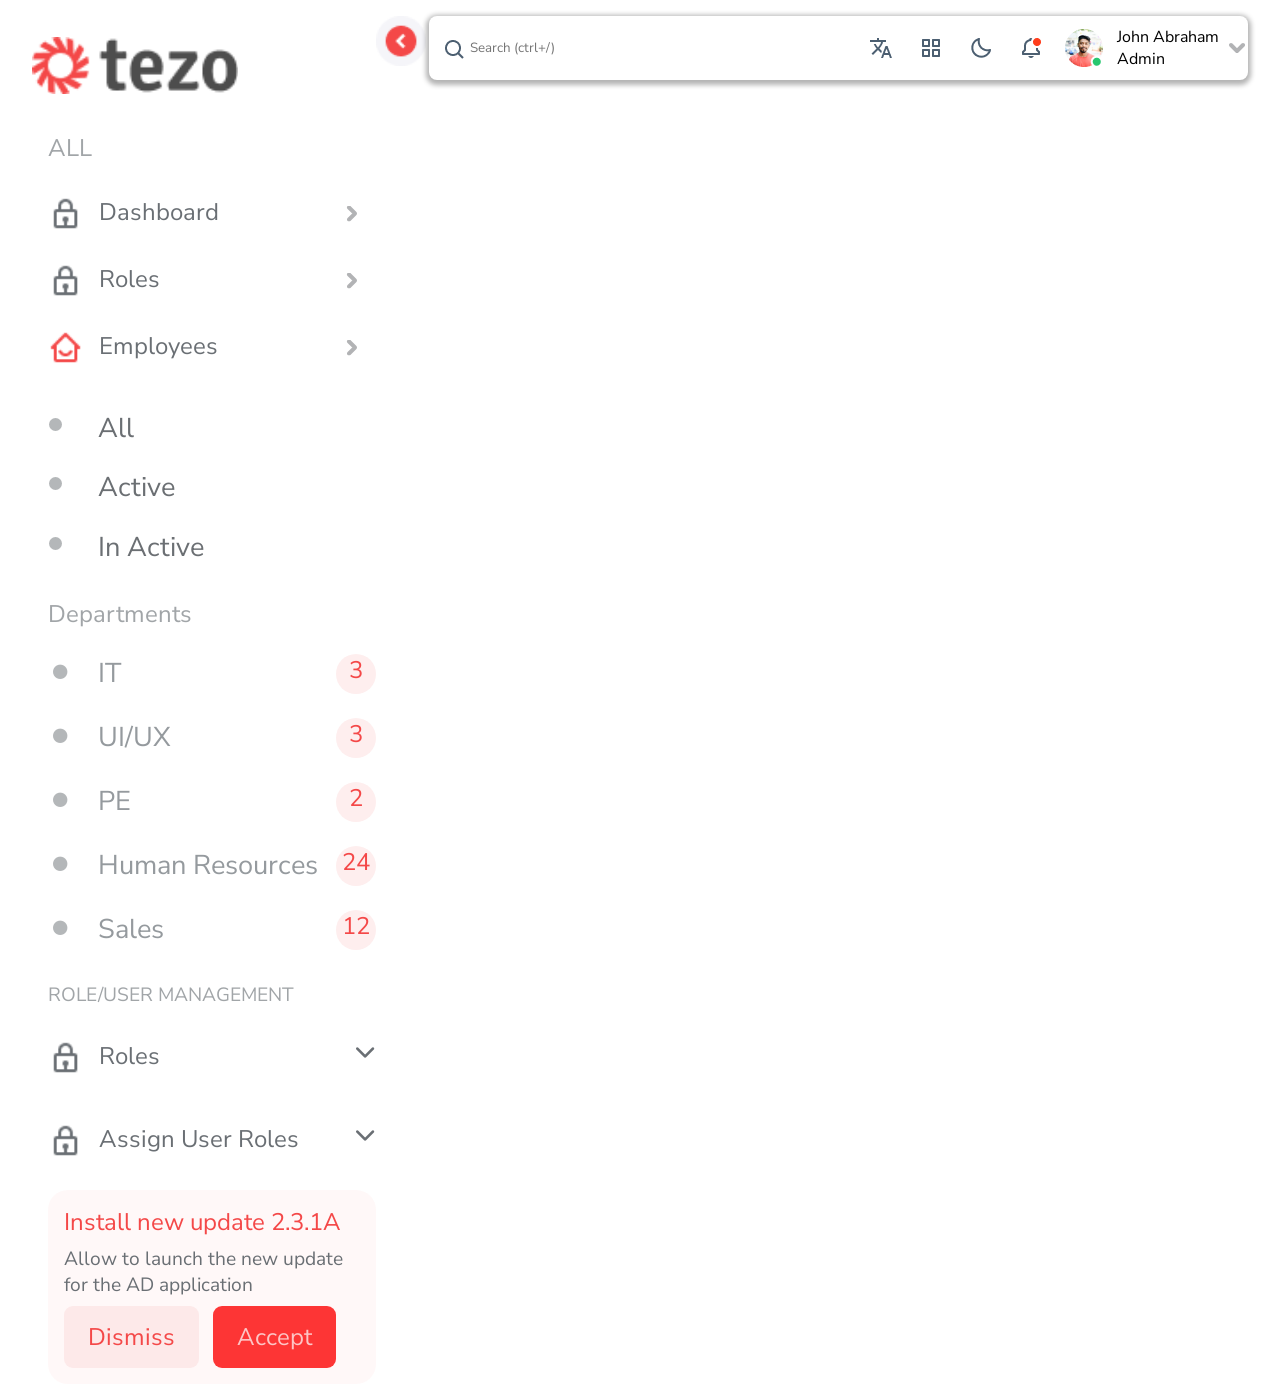
==== index.html @ 469d5e0c "files added" ====
<!DOCTYPE html>
<html lang="en">
<head>
    <meta charset="UTF-8">
    <meta name="viewport" content="width=device-width, initial-scale=1.0">
    <link rel="stylesheet" href="https://cdnjs.cloudflare.com/ajax/libs/font-awesome/6.5.1/css/all.min.css">
    <link rel="stylesheet" href="index.css">            

    <title>Tezo</title>
</head>
<body>
    <div class="container"  >
        <aside id="sidebar">
            <div class="sidenav">
                <div class="logo">
                    <img src="./images/logo.png" alt="Logo image">
                </div>
                <div class="nav-content">
                    <p>ALL</p>
                    <section>
                        <div class="dashboard-dropdown" onclick="dropdown('.dashboard-dropdown')">
                            <div class="dashboard " >
                                <div>
                                    <img  src="./images/lock.png" alt="dashboard image">
                                    <p>Dashboard</p>
                                </div>
                                <img class="arrow" src="./images/down-arrow.svg" alt="down-arrow">
                            </div>
                            <!-- <ul id="dashboard-items">
                                <li>Profile</li>
                                <li>Help</li>
                            </ul> -->
                        </div>
                        <div class="roles-dropdown" onclick="dropdown('.roles-dropdown')">
                            <div class="roles" >
                                <div>
                                    <img src="./images/lock.png" alt="roles image">
                                    <p>Roles</p>
                                </div>
                                <img class="arrow" src="./images/down-arrow.svg" alt="down-arrow">
                            </div>
                            <!-- <ul id="roles-items">
                                <li>Full-Stack-Developer</li>
                                <li>QA Analyst</li>
                            </ul> -->
                        </div>

                        <div class="employee-dropdown" onclick="dropdown('.employee-dropdown')">
                            <div class="employees" >
                                <div>
                                    <img src="./images/employee.png" alt="employees image">
                                    <p>Employees</p>
                                </div>
                                <img  class="arrow" src="./images/down-arrow.svg" alt="down-arrow">
                            </div>
                            <ul id="employees-items">
                                <li>All</li>
                                <li>Active</li>
                                <li>In Active</li>
                            </ul>
                        </div>
                    </section>

                    <section class="departments">
                        <p>Departments</p>
                        <ul>
                            <li>
                                <p>IT</p>
                                <div class="count">
                                    <p>3</p>
                                </div>
                            </li>
                            <li>
                                <p>UI/UX</p>
                                <div class="count">
                                    <p>3</p>
                                </div>
                            </li>
                            <li>
                                <p>PE</p>
                                <div class="count">
                                    <p>2</p>
                                </div>
                            </li>
                            <li>
                                <p>Human Resources</p>
                                <div class="count">
                                    <p>24</p>
                                </div>
                            </li>
                            <li>
                                <p>Sales</p>
                                <div class="count">
                                    <p>12</p>
                                </div>
                            </li>
                        </ul>
                    </section>


                    <section class="user-management">
                        <p>ROLE/USER MANAGEMENT</p>
                        <div class="user-roles">
                            <img src="./images/lock.png" alt="roles image">
                            <p>Roles</p>
                        </div>
                        <div class="assign-roles">
                            <img src="./images/lock.png" alt="user roles image">
                            <p>Assign User Roles</p>
                        </div>
                    </section>

                    <section class="update">
                        <p>Install new update 2.3.1A</p>
                        <p class="description">Allow to launch the new update for the AD application</p>
                        <div class="btn">
                            <button class="Dismiss">Dismiss</button>
                            <button class="">Accept</button>
                        </div>
                    </section>
                </div>
            </div>
        </aside>
        
        <header id="header">
            <img class="nav-img" src="./images/slidebar.png" alt="slidebar image" onclick="openNav()">
            <div class="header">
                <div class="search-bar">
                    <input type="text" placeholder="Search (ctrl+/)">
                </div>
                <div class="icons">
                    
                    <img src="./images/language.png" alt="language image">
                    <img src="./images/mode.png" alt="view image">
                    <img src="./images/theme.png" alt="theme image">
                    <img src="./images/notification.png" alt="notofications image">
                    <img src="./images/admin.png" alt="admin image">
                    <div class="info">
                        <p>John Abraham</p>
                        <p>Admin</p>
                    </div>
                    <img src="./images/down-arrow.svg" alt="Down arrow image">
                </div>
            </div>
        </header>

       
    </div>
    <!-- <script src="index.js"></script> -->
</body>
</html>
---- index.css ----
@import url('https://fonts.googleapis.com/css2?family=Nunito+Sans:opsz,wght@6..12,400;6..12,500;6..12,600;6..12,700;6..12,800;6..12,900&display=swap');
*{
    font-family: 'Nunito Sans', sans-serif;
    margin: 0;
    padding: 0;
    box-sizing: border-box;
}
.container{   
    padding: 1rem 2rem ;
    box-sizing: border-box;
    display: flex;
}
header{
    width: 100%;
    gap: 3px;
    display: flex;
    & > img:first-child{
        width: 50px;
        height: 50px;
        cursor: pointer;
    }

}
.header{
    width: 100%;
    background-color: #fff;
    height: 4rem;
    display: flex;
    justify-content: space-between;
    align-items: center;
    box-shadow: 0px 2px 5px 3px rgba(0, 0, 0, 0.299);
    border-radius: 8px;
    padding: 0.2rem;
    .search-bar{
        border: 1px solid #fff;
        width: 40%;
        height: 100%;
        input{
            background-image: url(./images/search.png);
            background-position: 10px 18px;
            background-repeat: no-repeat;
            padding-left:2.3rem ;
            width: 100%;
            height: 100%;
            border: none;
            outline: none;
        }
    }
    .icons{
        display: flex;
        height: 100%;
        gap: 10px;
        align-items: center;
        .info{
            p{
                margin: 0;
            }
        }
        & > * {
            cursor: pointer;
        }
    }
}

#sidebar{
    max-width: 400px;
}

.sidenav{
    .logo{
        margin-top: 1.3rem;
        width: 60%;
        height: auto;
        img{
            width: 100%;
            height: 100%;
        }
    }
    .nav-content{
        width: 100%;
        margin-top: 2rem;
        & > p:first-child{
            color: #A1A5A8;
            font-size: 1.5rem;
            margin: 0rem 0rem 1rem 1rem;
        }
        .dashboard, .roles, .employees{
            position: relative;
            display: flex;
            width: 100%;
            justify-content: space-between;
            min-height: 40px;
            padding: 1rem;
            cursor: pointer;
            div{
                display: flex;
                gap:1rem;
                img{
                    width: 35px;
                }
                p{
                    font-size: 1.5rem;
                    color: #6A6F74;
                }
            }
            .arrow{
                rotate: 270deg;
            }

            & + ul{
                margin-top: 1rem;
                padding-left: 3.125rem;
                li{
                    margin: 0.6rem 0rem ;
                    font-size: 1.7rem;
                    padding-left: 1rem;
                    color:  hwb(210 42% 55%);
                }
                li::marker{
                    font-size: 2.5rem;
                    color: rgba(106, 111, 116,0.5);
                }
            } 
        }

        .departments{
            margin-top: 2rem;
            & > p:first-child{
                color: #A1A5A8;
                font-size: 1.5rem;
                margin: 0rem 0rem 1rem 1rem;
            }
            ul{
                list-style: none;
                margin-top: 1rem;
                padding-left: 1rem;
                li{
                    display: flex;
                    align-items: center;
                    justify-content: space-between;
                    margin: 1.5rem 0rem  ;
                    /* font-size: 1.7rem; */
                    /* color:  hwb(210 42% 55%); */
                    position: relative;
                    & > p:first-child{
                        padding-left: 3.1rem;
                        color: rgb(149, 154, 158);
                        font-size: 1.7rem;
                    }
                    .count{
                        text-align: center;
                        background-color: #FEEEEE;
                        border-radius: 50%;
                        height: 40px;
                        min-width: 40px;
                        p{
                            font-size: 1.5rem;
                            margin: 0;
                            width: 100%;
                            height: 100%;
                            color: #F44848;
                        }
                    }
                }
                li::before{
                    position: absolute;
                    left: 5px;
                    top: 10px;
                    font-family: "FontAwesome";
                    content: "\f111";
                    font-size: .9rem;
                    color: rgba(106, 111, 116,0.5);
                }
                
            }
        }

        .user-management{
            margin: 2rem 0rem 0rem  1rem;
            position: relative;
            & > p:first-child{
                color: #A1A5A8;
                font-size: 1.2rem;
            }
            .user-roles, .assign-roles{
                margin-top: 1rem;
                display: flex;
                justify-content: flex-start;
                padding: 1rem 0rem;
                min-height: 40px;
                gap: 1rem;
                img{
                    width: 35px;
                }
                p{
                    font-size: 1.5rem;
                    color: #6A6F74;
                }
                &::after{
                    font-family: "FontAwesome";
                    content: "\f078";
                    position: absolute;
                    right: 0;
                    font-size: 1.3rem;
                    color: #6A6F74;
                    font-weight: 900;
                }
            }
        }

        .update{
            width: 328px;
            background-color: rgba(253, 233, 233, 0.3);
            padding: 1rem;
            margin: 1rem 0rem 0rem 1rem;
            border-radius: 20px;
            & p:first-child{
                color: #F44848;
                font-size: 1.5rem;
            }
            .description{
                margin-top: .5rem;
                font-size: 1.2rem;
                color: #6A6F74;
            }
            .btn{
                margin-top: .5rem;
                button{
                    padding: 15px 24px;
                    border-radius: 9px;
                    border: none;
                    outline: none;
                    font-size: 1.5rem;
                    &:first-child{
                        background-color: rgba(253, 233, 233, 1);
                        color: #F44848;
                        margin-right: 10px;
                    }
                    &:nth-child(2)
                    {
                        background-color: #fd3535;
                        color: rgba(253, 233, 233, 0.804);
                    }
                }
            }
        }
    }
}
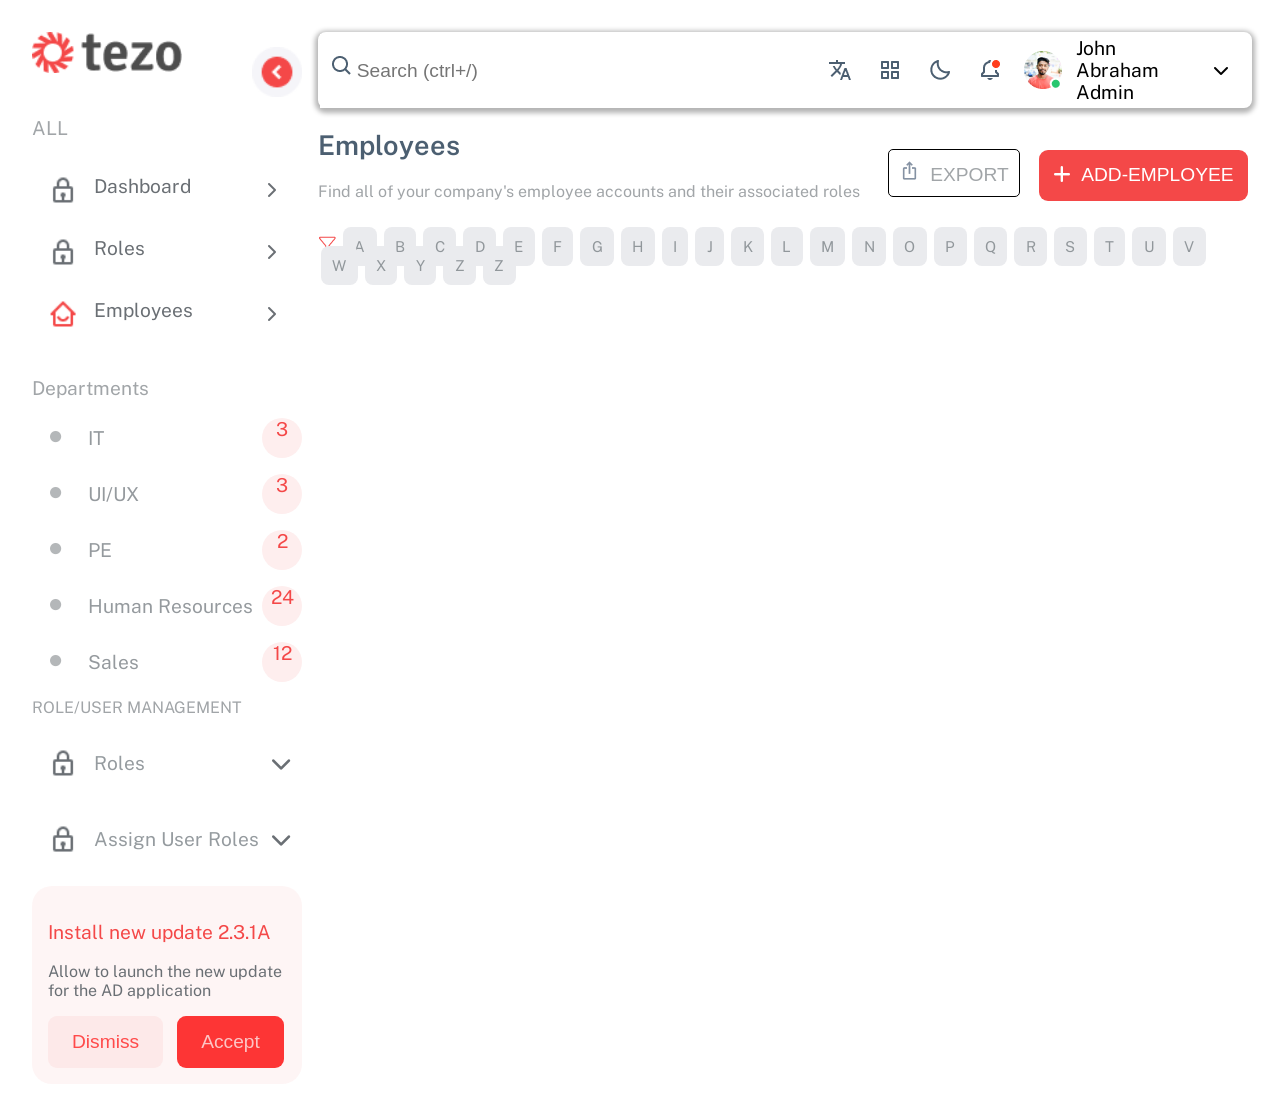
==== commit 95adf8b6: "--files updated" ====
--- a/index.html
+++ b/index.html
@@ -9,106 +9,108 @@
     <title>Tezo</title>
 </head>
 <body>
-    <div class="container"  >
-        <aside id="sidebar">
-            <div class="sidenav">
-                <div class="logo">
-                    <img src="./images/logo.png" alt="Logo image">
-                </div>
-                <div class="nav-content">
+    <div class="container">
+        <aside class="sidebar">
+            <div class="sidebar-icon">
+                <img class="nav-img" src="./images/slidebar.png" alt="slidebar image" onclick="openNav()">
+            </div>
+            <div class="logo">
+                <img src="./images/logo.png" alt="Logo image">
+            </div>
+            <div class="nav-content">
+                <section class="items">
                     <p>ALL</p>
-                    <section>
-                        <div class="dashboard-dropdown" onclick="dropdown('.dashboard-dropdown')">
-                            <div class="dashboard " >
-                                <div>
-                                    <img  src="./images/lock.png" alt="dashboard image">
-                                    <p>Dashboard</p>
-                                </div>
-                                <img class="arrow" src="./images/down-arrow.svg" alt="down-arrow">
+                    <div class="dashboard-dropdown">
+                        <div class="dashboard " >
+                            <div>
+                                <img  src="./images/lock.png" alt="dashboard image">
+                                <p>Dashboard</p>
                             </div>
-                            <!-- <ul id="dashboard-items">
-                                <li>Profile</li>
-                                <li>Help</li>
-                            </ul> -->
                         </div>
-                        <div class="roles-dropdown" onclick="dropdown('.roles-dropdown')">
-                            <div class="roles" >
-                                <div>
-                                    <img src="./images/lock.png" alt="roles image">
-                                    <p>Roles</p>
-                                </div>
-                                <img class="arrow" src="./images/down-arrow.svg" alt="down-arrow">
+                        <!-- <ul id="dashboard-items">
+                            <li>Profile</li>
+                            <li>Help</li>
+                        </ul> -->
+                    </div>
+                    <div class="roles-dropdown" >
+                        <div class="roles" >
+                            <div>
+                                <img src="./images/lock.png" alt="roles image">
+                                <p>Roles</p>
                             </div>
-                            <!-- <ul id="roles-items">
-                                <li>Full-Stack-Developer</li>
-                                <li>QA Analyst</li>
-                            </ul> -->
                         </div>
+                        <!-- <ul id="roles-items">
+                            <li>Full-Stack-Developer</li>
+                            <li>QA Analyst</li>
+                        </ul> -->
+                    </div>
 
-                        <div class="employee-dropdown" onclick="dropdown('.employee-dropdown')">
+                    <div class="employee-dropdown">
+                        <input type="checkbox" id="click">
+                        <label for="click" class="tmp" >
                             <div class="employees" >
                                 <div>
                                     <img src="./images/employee.png" alt="employees image">
                                     <p>Employees</p>
                                 </div>
-                                <img  class="arrow" src="./images/down-arrow.svg" alt="down-arrow">
                             </div>
-                            <ul id="employees-items">
-                                <li>All</li>
-                                <li>Active</li>
-                                <li>In Active</li>
-                            </ul>
-                        </div>
-                    </section>
+                        </label>
+                        <ul class="items">
+                            <li>All</li>
+                            <li>Active</li>
+                            <li>In Active</li>
+                        </ul>
+                    </div>
+                </section>
 
-                    <section class="departments">
-                        <p>Departments</p>
-                        <ul>
-                            <li>
-                                <p>IT</p>
-                                <div class="count">
-                                    <p>3</p>
-                                </div>
-                            </li>
-                            <li>
-                                <p>UI/UX</p>
-                                <div class="count">
-                                    <p>3</p>
-                                </div>
-                            </li>
-                            <li>
-                                <p>PE</p>
-                                <div class="count">
-                                    <p>2</p>
-                                </div>
-                            </li>
-                            <li>
-                                <p>Human Resources</p>
-                                <div class="count">
-                                    <p>24</p>
-                                </div>
-                            </li>
-                            <li>
-                                <p>Sales</p>
-                                <div class="count">
-                                    <p>12</p>
-                                </div>
-                            </li>
-                        </ul>
-                    </section>
+                <section class="departments">
+                    <p>Departments</p>
+                    <ul>
+                        <li>
+                            <p>IT</p>
+                            <div class="count">
+                                <p>3</p>
+                            </div>
+                        </li>
+                        <li>
+                            <p>UI/UX</p>
+                            <div class="count">
+                                <p>3</p>
+                            </div>
+                        </li>
+                        <li>
+                            <p>PE</p>
+                            <div class="count">
+                                <p>2</p>
+                            </div>
+                        </li>
+                        <li>
+                            <p>Human Resources</p>
+                            <div class="count">
+                                <p>24</p>
+                            </div>
+                        </li>
+                        <li>
+                            <p>Sales</p>
+                            <div class="count">
+                                <p>12</p>
+                            </div>
+                        </li>
+                    </ul>
+                </section>
 
 
-                    <section class="user-management">
-                        <p>ROLE/USER MANAGEMENT</p>
-                        <div class="user-roles">
-                            <img src="./images/lock.png" alt="roles image">
-                            <p>Roles</p>
-                        </div>
-                        <div class="assign-roles">
-                            <img src="./images/lock.png" alt="user roles image">
-                            <p>Assign User Roles</p>
-                        </div>
-                    </section>
+                <section class="user-management">
+                    <p>ROLE/USER MANAGEMENT</p>
+                    <div class="user-roles">
+                        <img src="./images/lock.png" alt="roles image">
+                        <p>Roles</p>
+                    </div>
+                    <div class="assign-roles">
+                        <img src="./images/lock.png" alt="user roles image">
+                        <p>Assign User Roles</p>
+                    </div>
+                </section>
 
                     <section class="update">
                         <p>Install new update 2.3.1A</p>
@@ -118,32 +120,69 @@
                             <button class="">Accept</button>
                         </div>
                     </section>
-                </div>
             </div>
         </aside>
-        
-        <header id="header">
-            <img class="nav-img" src="./images/slidebar.png" alt="slidebar image" onclick="openNav()">
-            <div class="header">
+
+        <main>
+            <header>
                 <div class="search-bar">
                     <input type="text" placeholder="Search (ctrl+/)">
                 </div>
-                <div class="icons">
-                    
+                <div class="icons">  
                     <img src="./images/language.png" alt="language image">
                     <img src="./images/mode.png" alt="view image">
                     <img src="./images/theme.png" alt="theme image">
                     <img src="./images/notification.png" alt="notofications image">
                     <img src="./images/admin.png" alt="admin image">
                     <div class="info">
-                        <p>John Abraham</p>
-                        <p>Admin</p>
+                        <p class="name">John Abraham</p>
+                        <p class="role">Admin</p>
                     </div>
-                    <img src="./images/down-arrow.svg" alt="Down arrow image">
+                </div>
+            </header>
+            <div class="main-content">
+                <div class="add-employee">
+                    <div class="text">
+                        <h2>Employees</h2>
+                        <p>Find all of your company's employee accounts and their associated roles</p>
+                    </div>
+                    <div class="btn">
+                        <button class="export">EXPORT</button>
+                        <button class="add">ADD-EMPLOYEE</button>
+                    </div>
+                </div>
+
+                <div class="filter">
+                    <span>A</span>
+                    <span>B</span>
+                    <span>C</span>
+                    <span>D</span>
+                    <span>E</span>
+                    <span>F</span>
+                    <span>G</span>
+                    <span>H</span>
+                    <span>I</span>
+                    <span>J</span>
+                    <span>K</span>
+                    <span>L</span>
+                    <span>M</span>
+                    <span>N</span>
+                    <span>O</span>
+                    <span>P</span>
+                    <span>Q</span>
+                    <span>R</span>
+                    <span>S</span>
+                    <span>T</span>
+                    <span>U</span>
+                    <span>V</span>
+                    <span>W</span>
+                    <span>X</span>
+                    <span>Y</span>
+                    <span>Z</span>
+                    <span>Z</span>
                 </div>
             </div>
-        </header>
-
+        </main>
        
     </div>
     <!-- <script src="index.js"></script> -->
--- a/index.css
+++ b/index.css
@@ -1,75 +1,33 @@
-@import url('https://fonts.googleapis.com/css2?family=Nunito+Sans:opsz,wght@6..12,400;6..12,500;6..12,600;6..12,700;6..12,800;6..12,900&display=swap');
-*{
-    font-family: 'Nunito Sans', sans-serif;
-    margin: 0;
-    padding: 0;
-    box-sizing: border-box;
+@import url('https://fonts.googleapis.com/css2?family=Public+Sans:wght@400;500;600;700;800;900&display=swap');
+body{
+    font-family: 'Public Sans', sans-serif;
+    margin: 0px;
+    padding: 0px;
+    box-sizing: border-box; 
 }
 .container{   
-    padding: 1rem 2rem ;
-    box-sizing: border-box;
+    padding:  2rem ;
     display: flex;
-}
-header{
-    width: 100%;
-    gap: 3px;
-    display: flex;
-    & > img:first-child{
-        width: 50px;
-        height: 50px;
-        cursor: pointer;
-    }
-
-}
-.header{
-    width: 100%;
-    background-color: #fff;
-    height: 4rem;
-    display: flex;
-    justify-content: space-between;
-    align-items: center;
-    box-shadow: 0px 2px 5px 3px rgba(0, 0, 0, 0.299);
-    border-radius: 8px;
-    padding: 0.2rem;
-    .search-bar{
-        border: 1px solid #fff;
-        width: 40%;
-        height: 100%;
-        input{
-            background-image: url(./images/search.png);
-            background-position: 10px 18px;
-            background-repeat: no-repeat;
-            padding-left:2.3rem ;
-            width: 100%;
-            height: 100%;
-            border: none;
-            outline: none;
-        }
-    }
-    .icons{
+    gap:1rem;
+}
+
+.sidebar{
+    max-width: 270px;
+    position: relative;
+    .sidebar-icon{
+        position: absolute;
+        right: 0;
+        top: 15px;
         display: flex;
-        height: 100%;
-        gap: 10px;
         align-items: center;
-        .info{
-            p{
-                margin: 0;
-            }
-        }
-        & > * {
+        & > img:first-child{
+            width: 50px;
+            height: 50px;
             cursor: pointer;
         }
     }
-}
-
-#sidebar{
-    max-width: 400px;
-}
-
-.sidenav{
     .logo{
-        margin-top: 1.3rem;
-        width: 60%;
+        width: 150px;
         height: auto;
         img{
             width: 100%;
@@ -78,57 +36,119 @@
     }
     .nav-content{
         width: 100%;
-        margin-top: 2rem;
-        & > p:first-child{
-            color: #A1A5A8;
-            font-size: 1.5rem;
-            margin: 0rem 0rem 1rem 1rem;
-        }
-        .dashboard, .roles, .employees{
-            position: relative;
-            display: flex;
-            width: 100%;
-            justify-content: space-between;
-            min-height: 40px;
-            padding: 1rem;
-            cursor: pointer;
-            div{
+        margin-top: 2.5rem;
+        .items{
+            & > p:first-child{
+                color: #A1A5A8;
+                font-size: 1.2rem;
+                position: relative;
+            }
+            .employee-dropdown{
+                position: relative;
+            }
+            .dashboard, .roles, .employees{
+                position: relative;
                 display: flex;
-                gap:1rem;
-                img{
-                    width: 35px;
-                }
-                p{
-                    font-size: 1.5rem;
+                justify-content: space-between;
+                align-items: center;
+                padding: 1rem;
+                cursor: pointer;
+                width: 85%;
+                /* background-color: #FDE1E1; */
+                div{
+                    display: flex;
+                    gap:1rem;
+                    img{
+                        width: auto;
+                        height: 30px;
+                    }
+                    p{
+                        text-decoration: none;
+                        margin: 0;
+                        font-size: 1.2rem;
+                        color: #6A6F74;
+                    }
+                }
+                .arrow{
+                    rotate: 270deg;
+                }
+                &::after{
+                    position: absolute;
+                    right: 15px;
+                    font-family: "FontAwesome";
+                    content: '\f078';
+                    rotate: 270deg;
                     color: #6A6F74;
                 }
-            }
-            .arrow{
-                rotate: 270deg;
-            }
-
-            & + ul{
-                margin-top: 1rem;
-                padding-left: 3.125rem;
+                
+            }
+            .items{
+                display: none;
+                margin: 0;
+                padding-left:1.2rem;
+                list-style: none;
                 li{
-                    margin: 0.6rem 0rem ;
-                    font-size: 1.7rem;
-                    padding-left: 1rem;
+                    font-size: 1.2rem;
+                    padding-left: 2.5rem;
+                    margin: 1rem 0rem;
                     color:  hwb(210 42% 55%);
-                }
-                li::marker{
-                    font-size: 2.5rem;
+                    position: relative;
+                }
+                li::before{
+                    position: absolute;
+                    left: 0px;
+                    top: 10px;
+                    font-family: "FontAwesome";
+                    content: "\f111";
+                    font-size: .7rem;
                     color: rgba(106, 111, 116,0.5);
                 }
-            } 
+            }    
+            .tmp{
+                display: block;
+                width: 100%;
+                height: 100%;
+            }
+            #click{
+                display: none;
+            }
+            #click:checked ~ .items{
+                display: block;
+            }
+            #click:checked  ~ .tmp{
+                .employees{
+                    background-color:#FDE9E9;
+                    border-radius: 8px;
+                    p{
+                        color: #F44848;
+                    }
+                    &::after{
+                        position: absolute;
+                        right: 15px;
+                        font-family: "FontAwesome";
+                        content: '\f078';
+                        rotate: 0deg;
+                        color: #F44848;
+                    }
+                }
+                &::after{
+                    content: ' ';
+                    position: absolute;
+                    right: -5px;
+                    top:0;
+                    height: 60px;
+                    width: 6px;
+                    border-radius: 5px 0 0 5px;
+                    background-color: #F44848;
+                }
+            }
         }
 
         .departments{
             margin-top: 2rem;
             & > p:first-child{
                 color: #A1A5A8;
-                font-size: 1.5rem;
-                margin: 0rem 0rem 1rem 1rem;
+                font-size: 1.2rem;
             }
             ul{
                 list-style: none;
@@ -138,14 +158,14 @@
                     display: flex;
                     align-items: center;
                     justify-content: space-between;
-                    margin: 1.5rem 0rem  ;
-                    /* font-size: 1.7rem; */
-                    /* color:  hwb(210 42% 55%); */
+                    margin-top: 1rem ;
                     position: relative;
                     & > p:first-child{
-                        padding-left: 3.1rem;
+                        margin: 0;
+                        padding-left: 2.5rem;
                         color: rgb(149, 154, 158);
-                        font-size: 1.7rem;
+                        font-size: 1.2rem;
+
                     }
                     .count{
                         text-align: center;
@@ -154,7 +174,7 @@
                         height: 40px;
                         min-width: 40px;
                         p{
-                            font-size: 1.5rem;
+                            font-size: 1.2rem;
                             margin: 0;
                             width: 100%;
                             height: 100%;
@@ -164,11 +184,11 @@
                 }
                 li::before{
                     position: absolute;
-                    left: 5px;
-                    top: 10px;
+                    left: 2px;
+                    top: 13px;
                     font-family: "FontAwesome";
                     content: "\f111";
-                    font-size: .9rem;
+                    font-size: .7rem;
                     color: rgba(106, 111, 116,0.5);
                 }
                 
@@ -176,31 +196,33 @@
         }
 
         .user-management{
-            margin: 2rem 0rem 0rem  1rem;
+            margin-top: 1rem;
             position: relative;
             & > p:first-child{
+                margin: 0;
                 color: #A1A5A8;
-                font-size: 1.2rem;
+                font-size: 1rem;
             }
             .user-roles, .assign-roles{
-                margin-top: 1rem;
                 display: flex;
                 justify-content: flex-start;
-                padding: 1rem 0rem;
-                min-height: 40px;
+                align-items: center;
+                padding: 1rem 0rem 0rem 1rem;
                 gap: 1rem;
+                cursor: pointer;
                 img{
-                    width: 35px;
+                    width: auto;
+                    height: 30px;
                 }
                 p{
-                    font-size: 1.5rem;
-                    color: #6A6F74;
+                    font-size: 1.2rem;
+                    color: #959b9f;
                 }
                 &::after{
                     font-family: "FontAwesome";
                     content: "\f078";
                     position: absolute;
-                    right: 0;
+                    right: 10px;
                     font-size: 1.3rem;
                     color: #6A6F74;
                     font-weight: 900;
@@ -209,18 +231,17 @@
         }
 
         .update{
-            width: 328px;
-            background-color: rgba(253, 233, 233, 0.3);
+            background-color: rgba(253, 233, 233, 0.456);
             padding: 1rem;
-            margin: 1rem 0rem 0rem 1rem;
+            margin: 1rem 0rem 0rem;
             border-radius: 20px;
             & p:first-child{
                 color: #F44848;
-                font-size: 1.5rem;
+                font-size: 1.2rem;
             }
             .description{
                 margin-top: .5rem;
-                font-size: 1.2rem;
+                font-size: 1rem;
                 color: #6A6F74;
             }
             .btn{
@@ -230,10 +251,10 @@
                     border-radius: 9px;
                     border: none;
                     outline: none;
-                    font-size: 1.5rem;
+                    font-size: 1.2rem;
                     &:first-child{
                         background-color: rgba(253, 233, 233, 1);
-                        color: #F44848;
+                        color: #ff4a4a;
                         margin-right: 10px;
                     }
                     &:nth-child(2)
@@ -246,3 +267,116 @@
         }
     }
 }
+
+main{
+    width: 100%;
+}
+
+header{
+    width: 100%;
+    background-color: #fff;
+    height: 4.5rem;
+    display: flex;
+    align-items: center;
+    box-shadow: 0px 2px 5px 3px rgba(0, 0, 0, 0.299);
+    border-radius: 8px;
+    border: 2px solid #fff;
+    .search-bar{
+        width: 100%;
+        height: 100%;
+        input{
+            background-image: url(./images/search.png);
+            background-position: 10px 20px;
+            background-repeat: no-repeat;
+            padding-left:2.3rem ;
+            font-size: 1.2rem;
+            width: 100%;
+            height: 100%;
+            border: none;
+            outline: none;
+        }
+    }
+    .icons{
+        display: flex;
+        height: 100%;
+        gap: 10px;
+        margin-right: 1.3rem;
+        align-items: center;
+        .info{
+            p{
+                font-size: 1.2rem;
+                margin: 0;
+                min-width:127px;
+            }
+        }
+        & > * {
+            cursor: pointer;
+        }
+    }
+    .icons::after{
+        font-family: "FontAwesome";
+        content:'\f078';
+    }
+}
+
+.main-content{
+    .add-employee{
+        display: flex;
+        align-items: flex-end;
+        justify-content: space-between;
+        h2{
+            color: #4C5F71;
+            font-size: 1.7rem;
+            margin: 1.3rem 0rem;
+            font-weight: 600;
+        }
+        p{
+            font-size: 1rem;
+            color:#A1A5A8;
+            margin-bottom: 0;
+        }
+        button{
+            padding: .625rem;
+            font-size: 1.2rem;
+            border-radius: 5px;
+            border: none;
+            outline: none;
+        }
+        .export{
+            background-color: #fff;
+            color: #A1A5A8;
+            border: 1px solid black;
+            margin-right: 15px;
+        }
+        .export::before{
+            content: url(./images/export.png);
+            padding-right:10px;
+        }
+        .add{
+            padding: .9rem;
+            color: #fff;
+            background-color: #F44848;
+            border-radius: 9px;
+        }
+        .add::before{
+            font-family: "FontAwesome";
+            content: '\2b';
+            padding-right: 10px;
+        }
+
+    }
+    .filter{
+        margin-top: 2.2rem;
+        span{
+            background-color: #EAEBEE;
+            padding: .7rem .71rem;
+            margin-left:3px;
+            border-radius: 8px;
+            font-size: 15px;
+            color: #91979b;
+        }
+        &::before{
+            content: url(./images/filter.png);
+        }
+    }
+}
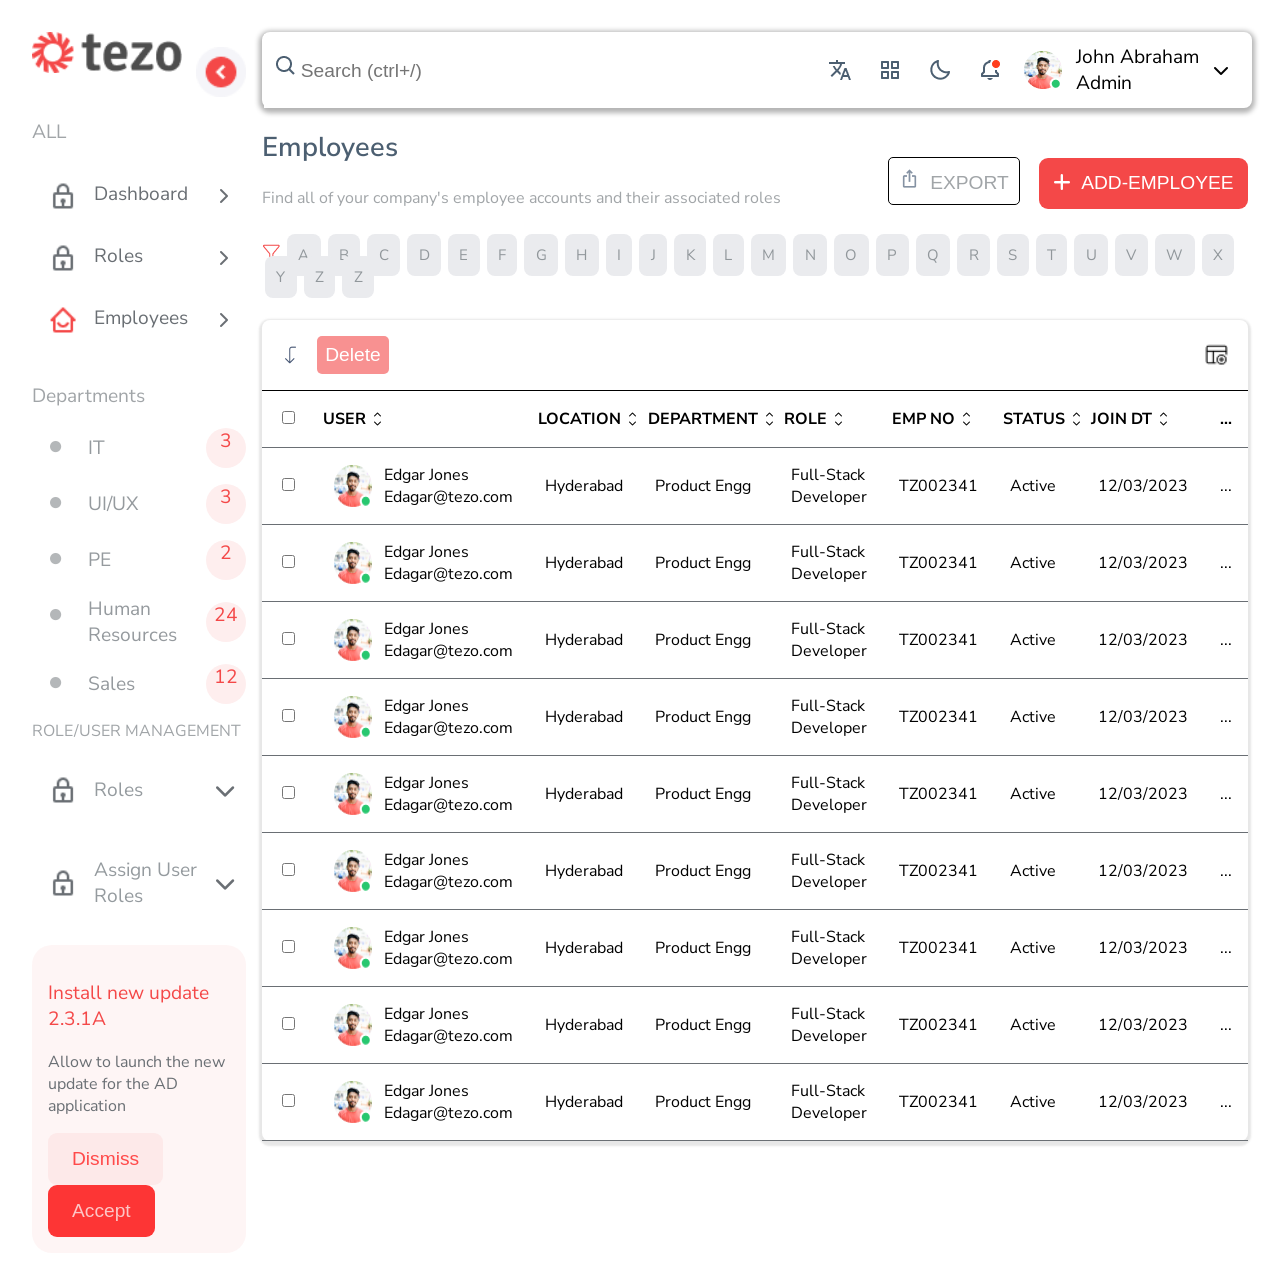
==== commit 50c3148f: "--updated" ====
--- a/index.html
+++ b/index.html
@@ -1,190 +1,429 @@
 <!DOCTYPE html>
 <html lang="en">
-<head>
-    <meta charset="UTF-8">
-    <meta name="viewport" content="width=device-width, initial-scale=1.0">
-    <link rel="stylesheet" href="https://cdnjs.cloudflare.com/ajax/libs/font-awesome/6.5.1/css/all.min.css">
-    <link rel="stylesheet" href="index.css">            
+  <head>
+    <meta charset="UTF-8" />
+    <meta name="viewport" content="width=device-width, initial-scale=1.0" />
+    <link
+      rel="stylesheet"
+      href="https://cdnjs.cloudflare.com/ajax/libs/font-awesome/6.5.1/css/all.min.css"
+    />
+    <link rel="stylesheet" href="index.css" />
 
     <title>Tezo</title>
-</head>
-<body>
+  </head>
+  <body>
     <div class="container">
-        <aside class="sidebar">
-            <div class="sidebar-icon">
-                <img class="nav-img" src="./images/slidebar.png" alt="slidebar image" onclick="openNav()">
-            </div>
-            <div class="logo">
-                <img src="./images/logo.png" alt="Logo image">
-            </div>
-            <div class="nav-content">
-                <section class="items">
-                    <p>ALL</p>
-                    <div class="dashboard-dropdown">
-                        <div class="dashboard " >
-                            <div>
-                                <img  src="./images/lock.png" alt="dashboard image">
-                                <p>Dashboard</p>
-                            </div>
-                        </div>
-                        <!-- <ul id="dashboard-items">
+      <aside class="sidebar">
+        <div class="sidebar-icon">
+          <img
+            class="nav-img"
+            src="./images/slidebar.png"
+            alt="slidebar image"
+            onclick="openNav()"
+          />
+        </div>
+        <div class="logo">
+          <img src="./images/logo.png" alt="Logo image" />
+        </div>
+        <div class="nav-content">
+          <section class="items">
+            <p>ALL</p>
+            <div class="dashboard-dropdown">
+              <div class="dashboard">
+                <div>
+                  <img src="./images/lock.png" alt="dashboard image" />
+                  <p>Dashboard</p>
+                </div>
+              </div>
+              <!-- <ul id="dashboard-items">
                             <li>Profile</li>
                             <li>Help</li>
                         </ul> -->
-                    </div>
-                    <div class="roles-dropdown" >
-                        <div class="roles" >
-                            <div>
-                                <img src="./images/lock.png" alt="roles image">
-                                <p>Roles</p>
-                            </div>
-                        </div>
-                        <!-- <ul id="roles-items">
+            </div>
+            <div class="roles-dropdown">
+              <div class="roles">
+                <div>
+                  <img src="./images/lock.png" alt="roles image" />
+                  <p>Roles</p>
+                </div>
+              </div>
+              <!-- <ul id="roles-items">
                             <li>Full-Stack-Developer</li>
                             <li>QA Analyst</li>
                         </ul> -->
-                    </div>
-
-                    <div class="employee-dropdown">
-                        <input type="checkbox" id="click">
-                        <label for="click" class="tmp" >
-                            <div class="employees" >
-                                <div>
-                                    <img src="./images/employee.png" alt="employees image">
-                                    <p>Employees</p>
-                                </div>
-                            </div>
-                        </label>
-                        <ul class="items">
-                            <li>All</li>
-                            <li>Active</li>
-                            <li>In Active</li>
-                        </ul>
-                    </div>
-                </section>
-
-                <section class="departments">
-                    <p>Departments</p>
-                    <ul>
-                        <li>
-                            <p>IT</p>
-                            <div class="count">
-                                <p>3</p>
-                            </div>
-                        </li>
-                        <li>
-                            <p>UI/UX</p>
-                            <div class="count">
-                                <p>3</p>
-                            </div>
-                        </li>
-                        <li>
-                            <p>PE</p>
-                            <div class="count">
-                                <p>2</p>
-                            </div>
-                        </li>
-                        <li>
-                            <p>Human Resources</p>
-                            <div class="count">
-                                <p>24</p>
-                            </div>
-                        </li>
-                        <li>
-                            <p>Sales</p>
-                            <div class="count">
-                                <p>12</p>
-                            </div>
-                        </li>
-                    </ul>
-                </section>
-
-
-                <section class="user-management">
-                    <p>ROLE/USER MANAGEMENT</p>
-                    <div class="user-roles">
-                        <img src="./images/lock.png" alt="roles image">
-                        <p>Roles</p>
-                    </div>
-                    <div class="assign-roles">
-                        <img src="./images/lock.png" alt="user roles image">
-                        <p>Assign User Roles</p>
-                    </div>
-                </section>
-
-                    <section class="update">
-                        <p>Install new update 2.3.1A</p>
-                        <p class="description">Allow to launch the new update for the AD application</p>
-                        <div class="btn">
-                            <button class="Dismiss">Dismiss</button>
-                            <button class="">Accept</button>
-                        </div>
-                    </section>
-            </div>
-        </aside>
-
-        <main>
-            <header>
-                <div class="search-bar">
-                    <input type="text" placeholder="Search (ctrl+/)">
-                </div>
-                <div class="icons">  
-                    <img src="./images/language.png" alt="language image">
-                    <img src="./images/mode.png" alt="view image">
-                    <img src="./images/theme.png" alt="theme image">
-                    <img src="./images/notification.png" alt="notofications image">
-                    <img src="./images/admin.png" alt="admin image">
-                    <div class="info">
-                        <p class="name">John Abraham</p>
-                        <p class="role">Admin</p>
-                    </div>
-                </div>
-            </header>
-            <div class="main-content">
-                <div class="add-employee">
-                    <div class="text">
-                        <h2>Employees</h2>
-                        <p>Find all of your company's employee accounts and their associated roles</p>
-                    </div>
-                    <div class="btn">
-                        <button class="export">EXPORT</button>
-                        <button class="add">ADD-EMPLOYEE</button>
-                    </div>
-                </div>
-
-                <div class="filter">
-                    <span>A</span>
-                    <span>B</span>
-                    <span>C</span>
-                    <span>D</span>
-                    <span>E</span>
-                    <span>F</span>
-                    <span>G</span>
-                    <span>H</span>
-                    <span>I</span>
-                    <span>J</span>
-                    <span>K</span>
-                    <span>L</span>
-                    <span>M</span>
-                    <span>N</span>
-                    <span>O</span>
-                    <span>P</span>
-                    <span>Q</span>
-                    <span>R</span>
-                    <span>S</span>
-                    <span>T</span>
-                    <span>U</span>
-                    <span>V</span>
-                    <span>W</span>
-                    <span>X</span>
-                    <span>Y</span>
-                    <span>Z</span>
-                    <span>Z</span>
-                </div>
-            </div>
-        </main>
-       
+            </div>
+
+            <div class="employee-dropdown">
+              <input type="checkbox" id="click" />
+              <label for="click" class="tmp">
+                <div class="employees">
+                  <div>
+                    <img src="./images/employee.png" alt="employees image" />
+                    <p>Employees</p>
+                  </div>
+                </div>
+              </label>
+              <ul class="items">
+                <li>All</li>
+                <li>Active</li>
+                <li>In Active</li>
+              </ul>
+            </div>
+          </section>
+
+          <section class="departments">
+            <p>Departments</p>
+            <ul>
+              <li>
+                <p>IT</p>
+                <div class="count">
+                  <p>3</p>
+                </div>
+              </li>
+              <li>
+                <p>UI/UX</p>
+                <div class="count">
+                  <p>3</p>
+                </div>
+              </li>
+              <li>
+                <p>PE</p>
+                <div class="count">
+                  <p>2</p>
+                </div>
+              </li>
+              <li>
+                <p>Human Resources</p>
+                <div class="count">
+                  <p>24</p>
+                </div>
+              </li>
+              <li>
+                <p>Sales</p>
+                <div class="count">
+                  <p>12</p>
+                </div>
+              </li>
+            </ul>
+          </section>
+
+          <section class="user-management">
+            <p>ROLE/USER MANAGEMENT</p>
+            <div class="user-roles">
+              <img src="./images/lock.png" alt="roles image" />
+              <p>Roles</p>
+            </div>
+            <div class="assign-roles">
+              <img src="./images/lock.png" alt="user roles image" />
+              <p>Assign User Roles</p>
+            </div>
+          </section>
+
+          <section class="update">
+            <p>Install new update 2.3.1A</p>
+            <p class="description">
+              Allow to launch the new update for the AD application
+            </p>
+            <div class="btn">
+              <button class="Dismiss">Dismiss</button>
+              <button class="">Accept</button>
+            </div>
+          </section>
+        </div>
+      </aside>
+
+      <main>
+        <header>
+          <div class="search-bar">
+            <input type="text" placeholder="Search (ctrl+/)" />
+          </div>
+          <div class="icons">
+            <img src="./images/language.png" alt="language image" />
+            <img src="./images/mode.png" alt="view image" />
+            <img src="./images/theme.png" alt="theme image" />
+            <img src="./images/notification.png" alt="notofications image" />
+            <img src="./images/admin.png" alt="admin image" />
+            <div class="info">
+              <p class="name">John Abraham</p>
+              <p class="role">Admin</p>
+            </div>
+          </div>
+        </header>
+        <div class="main-content">
+          <section class="add-employee">
+            <div class="text">
+              <h2>Employees</h2>
+              <p>
+                Find all of your company's employee accounts and their
+                associated roles
+              </p>
+            </div>
+            <div class="btn">
+              <button class="export">EXPORT</button>
+              <button class="add">ADD-EMPLOYEE</button>
+            </div>
+          </section>
+
+          <section class="filter">
+            <span>A</span>
+            <span>B</span>
+            <span>C</span>
+            <span>D</span>
+            <span>E</span>
+            <span>F</span>
+            <span>G</span>
+            <span>H</span>
+            <span>I</span>
+            <span>J</span>
+            <span>K</span>
+            <span>L</span>
+            <span>M</span>
+            <span>N</span>
+            <span>O</span>
+            <span>P</span>
+            <span>Q</span>
+            <span>R</span>
+            <span>S</span>
+            <span>T</span>
+            <span>U</span>
+            <span>V</span>
+            <span>W</span>
+            <span>X</span>
+            <span>Y</span>
+            <span>Z</span>
+            <span>Z</span>
+          </section>
+
+          <section class="table">
+            <div class="delete">
+              <div class="btn">
+                <img src="./images/arrow-left-down.png" alt="arrow-left-down" />
+                <button>Delete</button>
+              </div>
+              <img src="./images/table-icon.png" alt="table icon" />
+            </div>
+            <table>
+              <tr>
+                <td><input type="checkbox" /></td>
+                <th>
+                    <div class="heading-wrapper">
+                      <p>USER</p>
+                      <div class="icon"></div>
+                    </div>
+                </th>
+                <th>
+                  <div class="heading-wrapper">
+                    <p>LOCATION</p>
+                    <div class="icon"></div>
+                  </div>
+                </th>
+                <th>
+                  <div class="heading-wrapper">
+                    <p>DEPARTMENT</p>
+                    <div class="icon"></div>
+                  </div>
+                </th>
+                <th>
+                  <div class="heading-wrapper">
+                    <p>ROLE</p>
+                    <div class="icon"></div>
+                  </div>
+                </th>
+                <th>
+                  <div class="heading-wrapper">
+                    <p>EMP NO</p>
+                    <div class="icon"></div>
+                  </div>
+                </th>
+                <th>
+                  <div class="heading-wrapper">
+                    <p>STATUS</p>
+                    <div class="icon"></div>
+                  </div>
+                </th>
+                <th>
+                  <div class="heading-wrapper">
+                    <p>JOIN DT</p>
+                    <div class="icon"></div>
+                  </div>
+                </th>
+                <th>...</th>
+              </tr>
+              <tr>
+                <td><input type="checkbox" /></td>
+                <td>
+                  <div class="user">
+                    <img src="./images/admin.png" alt="user" />
+                    <div class="user-details">
+                      <p class="name">Edgar Jones</p>
+                      <p class="mail">Edagar@tezo.com</p>
+                    </div>
+                  </div>
+                </td>
+                <td>Hyderabad</td>
+                <td>Product Engg</td>
+                <td>Full-Stack Developer</td>
+                <td>TZ002341</td>
+                <td>Active</td>
+                <td>12/03/2023</td>
+                <td>...</td>
+              </tr>
+              <tr>
+                <td><input type="checkbox" /></td>
+                <td>
+                  <div class="user">
+                    <img src="./images/admin.png" alt="user" />
+                    <div class="user-details">
+                      <p class="name">Edgar Jones</p>
+                      <p class="mail">Edagar@tezo.com</p>
+                    </div>
+                  </div>
+                </td>
+                <td>Hyderabad</td>
+                <td>Product Engg</td>
+                <td>Full-Stack Developer</td>
+                <td>TZ002341</td>
+                <td>Active</td>
+                <td>12/03/2023</td>
+                <td>...</td>
+              </tr>
+              <tr>
+                <td><input type="checkbox" /></td>
+                <td>
+                  <div class="user">
+                    <img src="./images/admin.png" alt="user" />
+                    <div class="user-details">
+                      <p class="name">Edgar Jones</p>
+                      <p class="mail">Edagar@tezo.com</p>
+                    </div>
+                  </div>
+                </td>
+                <td>Hyderabad</td>
+                <td>Product Engg</td>
+                <td>Full-Stack Developer</td>
+                <td>TZ002341</td>
+                <td>Active</td>
+                <td>12/03/2023</td>
+                <td>...</td>
+              </tr>
+              <tr>
+                <td><input type="checkbox" /></td>
+                <td>
+                  <div class="user">
+                    <img src="./images/admin.png" alt="user" />
+                    <div class="user-details">
+                      <p class="name">Edgar Jones</p>
+                      <p class="mail">Edagar@tezo.com</p>
+                    </div>
+                  </div>
+                </td>
+                <td>Hyderabad</td>
+                <td>Product Engg</td>
+                <td>Full-Stack Developer</td>
+                <td>TZ002341</td>
+                <td>Active</td>
+                <td>12/03/2023</td>
+                <td>...</td>
+              </tr>
+              <tr>
+                <td><input type="checkbox" /></td>
+                <td>
+                  <div class="user">
+                    <img src="./images/admin.png" alt="user" />
+                    <div class="user-details">
+                      <p class="name">Edgar Jones</p>
+                      <p class="mail">Edagar@tezo.com</p>
+                    </div>
+                  </div>
+                </td>
+                <td>Hyderabad</td>
+                <td>Product Engg</td>
+                <td>Full-Stack Developer</td>
+                <td>TZ002341</td>
+                <td>Active</td>
+                <td>12/03/2023</td>
+                <td>...</td>
+              </tr>
+              <tr>
+                <td><input type="checkbox" /></td>
+                <td>
+                  <div class="user">
+                    <img src="./images/admin.png" alt="user" />
+                    <div class="user-details">
+                      <p class="name">Edgar Jones</p>
+                      <p class="mail">Edagar@tezo.com</p>
+                    </div>
+                  </div>
+                </td>
+                <td>Hyderabad</td>
+                <td>Product Engg</td>
+                <td>Full-Stack Developer</td>
+                <td>TZ002341</td>
+                <td>Active</td>
+                <td>12/03/2023</td>
+                <td>...</td>
+              </tr>
+              <tr>
+                <td><input type="checkbox" /></td>
+                <td>
+                  <div class="user">
+                    <img src="./images/admin.png" alt="user" />
+                    <div class="user-details">
+                      <p class="name">Edgar Jones</p>
+                      <p class="mail">Edagar@tezo.com</p>
+                    </div>
+                  </div>
+                </td>
+                <td>Hyderabad</td>
+                <td>Product Engg</td>
+                <td>Full-Stack Developer</td>
+                <td>TZ002341</td>
+                <td>Active</td>
+                <td>12/03/2023</td>
+                <td>...</td>
+              </tr>
+              <tr>
+                <td><input type="checkbox" /></td>
+                <td>
+                  <div class="user">
+                    <img src="./images/admin.png" alt="user" />
+                    <div class="user-details">
+                      <p class="name">Edgar Jones</p>
+                      <p class="mail">Edagar@tezo.com</p>
+                    </div>
+                  </div>
+                </td>
+                <td>Hyderabad</td>
+                <td>Product Engg</td>
+                <td>Full-Stack Developer</td>
+                <td>TZ002341</td>
+                <td>Active</td>
+                <td>12/03/2023</td>
+                <td>...</td>
+              </tr>
+              <tr>
+                <td><input type="checkbox" /></td>
+                <td>
+                  <div class="user">
+                    <img src="./images/admin.png" alt="user" />
+                    <div class="user-details">
+                      <p class="name">Edgar Jones</p>
+                      <p class="mail">Edagar@tezo.com</p>
+                    </div>
+                  </div>
+                </td>
+                <td>Hyderabad</td>
+                <td>Product Engg</td>
+                <td>Full-Stack Developer</td>
+                <td>TZ002341</td>
+                <td>Active</td>
+                <td>12/03/2023</td>
+                <td>...</td>
+              </tr>
+            </table>
+          </section>
+        </div>
+      </main>
     </div>
-    <!-- <script src="index.js"></script> -->
-</body>
-</html>+  </body>
+</html>
--- a/index.css
+++ b/index.css
@@ -1,382 +1,458 @@
-@import url('https://fonts.googleapis.com/css2?family=Public+Sans:wght@400;500;600;700;800;900&display=swap');
-body{
-    font-family: 'Public Sans', sans-serif;
-    margin: 0px;
-    padding: 0px;
-    box-sizing: border-box; 
-}
-.container{   
-    padding:  2rem ;
-    display: flex;
-    gap:1rem;
-}
-
-.sidebar{
-    max-width: 270px;
-    position: relative;
-    .sidebar-icon{
-        position: absolute;
-        right: 0;
-        top: 15px;
-        display: flex;
-        align-items: center;
-        & > img:first-child{
-            width: 50px;
-            height: 50px;
-            cursor: pointer;
-        }
-    }
-    .logo{
-        width: 150px;
-        height: auto;
-        img{
-            width: 100%;
-            height: 100%;
-        }
-    }
-    .nav-content{
-        width: 100%;
-        margin-top: 2.5rem;
-        .items{
-            & > p:first-child{
-                color: #A1A5A8;
-                font-size: 1.2rem;
-                position: relative;
-            }
-            .employee-dropdown{
-                position: relative;
-            }
-            .dashboard, .roles, .employees{
-                position: relative;
-                display: flex;
-                justify-content: space-between;
-                align-items: center;
-                padding: 1rem;
-                cursor: pointer;
-                width: 85%;
-                /* background-color: #FDE1E1; */
-                div{
-                    display: flex;
-                    gap:1rem;
-                    img{
-                        width: auto;
-                        height: 30px;
-                    }
-                    p{
-                        text-decoration: none;
-                        margin: 0;
-                        font-size: 1.2rem;
-                        color: #6A6F74;
-                    }
-                }
-                .arrow{
-                    rotate: 270deg;
-                }
-                &::after{
-                    position: absolute;
-                    right: 15px;
-                    font-family: "FontAwesome";
-                    content: '\f078';
-                    rotate: 270deg;
-                    color: #6A6F74;
-                }
-                
-            }
-            .items{
-                display: none;
-                margin: 0;
-                padding-left:1.2rem;
-                list-style: none;
-                li{
-                    font-size: 1.2rem;
-                    padding-left: 2.5rem;
-                    margin: 1rem 0rem;
-                    color:  hwb(210 42% 55%);
-                    position: relative;
-                }
-                li::before{
-                    position: absolute;
-                    left: 0px;
-                    top: 10px;
-                    font-family: "FontAwesome";
-                    content: "\f111";
-                    font-size: .7rem;
-                    color: rgba(106, 111, 116,0.5);
-                }
-            }    
-            .tmp{
-                display: block;
-                width: 100%;
-                height: 100%;
-            }
-            #click{
-                display: none;
-            }
-            #click:checked ~ .items{
-                display: block;
-            }
-            #click:checked  ~ .tmp{
-                .employees{
-                    background-color:#FDE9E9;
-                    border-radius: 8px;
-                    p{
-                        color: #F44848;
-                    }
-                    &::after{
-                        position: absolute;
-                        right: 15px;
-                        font-family: "FontAwesome";
-                        content: '\f078';
-                        rotate: 0deg;
-                        color: #F44848;
-                    }
-                }
-                &::after{
-                    content: ' ';
-                    position: absolute;
-                    right: -5px;
-                    top:0;
-                    height: 60px;
-                    width: 6px;
-                    border-radius: 5px 0 0 5px;
-                    background-color: #F44848;
-                }
-            }
-        }
-
-        .departments{
-            margin-top: 2rem;
-            & > p:first-child{
-                color: #A1A5A8;
-                font-size: 1.2rem;
-            }
-            ul{
-                list-style: none;
-                margin-top: 1rem;
-                padding-left: 1rem;
-                li{
-                    display: flex;
-                    align-items: center;
-                    justify-content: space-between;
-                    margin-top: 1rem ;
-                    position: relative;
-                    & > p:first-child{
-                        margin: 0;
-                        padding-left: 2.5rem;
-                        color: rgb(149, 154, 158);
-                        font-size: 1.2rem;
-
-                    }
-                    .count{
-                        text-align: center;
-                        background-color: #FEEEEE;
-                        border-radius: 50%;
-                        height: 40px;
-                        min-width: 40px;
-                        p{
-                            font-size: 1.2rem;
-                            margin: 0;
-                            width: 100%;
-                            height: 100%;
-                            color: #F44848;
-                        }
-                    }
-                }
-                li::before{
-                    position: absolute;
-                    left: 2px;
-                    top: 13px;
-                    font-family: "FontAwesome";
-                    content: "\f111";
-                    font-size: .7rem;
-                    color: rgba(106, 111, 116,0.5);
-                }
-                
-            }
-        }
-
-        .user-management{
-            margin-top: 1rem;
-            position: relative;
-            & > p:first-child{
-                margin: 0;
-                color: #A1A5A8;
-                font-size: 1rem;
-            }
-            .user-roles, .assign-roles{
-                display: flex;
-                justify-content: flex-start;
-                align-items: center;
-                padding: 1rem 0rem 0rem 1rem;
-                gap: 1rem;
-                cursor: pointer;
-                img{
-                    width: auto;
-                    height: 30px;
-                }
-                p{
-                    font-size: 1.2rem;
-                    color: #959b9f;
-                }
-                &::after{
-                    font-family: "FontAwesome";
-                    content: "\f078";
-                    position: absolute;
-                    right: 10px;
-                    font-size: 1.3rem;
-                    color: #6A6F74;
-                    font-weight: 900;
-                }
-            }
-        }
-
-        .update{
-            background-color: rgba(253, 233, 233, 0.456);
-            padding: 1rem;
-            margin: 1rem 0rem 0rem;
-            border-radius: 20px;
-            & p:first-child{
-                color: #F44848;
-                font-size: 1.2rem;
-            }
-            .description{
-                margin-top: .5rem;
-                font-size: 1rem;
-                color: #6A6F74;
-            }
-            .btn{
-                margin-top: .5rem;
-                button{
-                    padding: 15px 24px;
-                    border-radius: 9px;
-                    border: none;
-                    outline: none;
-                    font-size: 1.2rem;
-                    &:first-child{
-                        background-color: rgba(253, 233, 233, 1);
-                        color: #ff4a4a;
-                        margin-right: 10px;
-                    }
-                    &:nth-child(2)
-                    {
-                        background-color: #fd3535;
-                        color: rgba(253, 233, 233, 0.804);
-                    }
-                }
-            }
-        }
-    }
-}
-
-main{
-    width: 100%;
-}
-
-header{
-    width: 100%;
-    background-color: #fff;
-    height: 4.5rem;
+@import url('https://fonts.googleapis.com/css2?family=Nunito+Sans:opsz,wght@6..12,400;6..12,500;6..12,600;6..12,700;6..12,800;6..12,900&display=swap');
+body {
+  font-family: 'Nunito Sans', sans-serif;
+  margin: 0px;
+  padding: 0px;
+  box-sizing: border-box;
+}
+.container {
+  padding: 2rem;
+  display: flex;
+  gap: 1rem;
+}
+
+.sidebar {
+  max-width: 270px;
+  position: relative;
+  .sidebar-icon {
+    position: absolute;
+    right: 0;
+    top: 15px;
     display: flex;
     align-items: center;
-    box-shadow: 0px 2px 5px 3px rgba(0, 0, 0, 0.299);
-    border-radius: 8px;
-    border: 2px solid #fff;
-    .search-bar{
+    & > img:first-child {
+      width: 50px;
+      height: 50px;
+      cursor: pointer;
+    }
+  }
+  .logo {
+    width: 150px;
+    height: auto;
+    img {
+      width: 100%;
+      height: 100%;
+    }
+  }
+  .nav-content {
+    width: 100%;
+    margin-top: 2.5rem;
+    .items {
+      & > p:first-child {
+        color: #a1a5a8;
+        font-size: 1.2rem;
+        position: relative;
+      }
+      .employee-dropdown {
+        position: relative;
+      }
+      .dashboard,
+      .roles,
+      .employees {
+        position: relative;
+        display: flex;
+        justify-content: space-between;
+        align-items: center;
+        padding: 1rem;
+        cursor: pointer;
+        width: 85%;
+        /* background-color: #FDE1E1; */
+        div {
+          display: flex;
+          gap: 1rem;
+          img {
+            width: auto;
+            height: 30px;
+          }
+          p {
+            text-decoration: none;
+            margin: 0;
+            font-size: 1.2rem;
+            color: #6a6f74;
+          }
+        }
+        .arrow {
+          rotate: 270deg;
+        }
+        &::after {
+          position: absolute;
+          right: 15px;
+          font-family: "FontAwesome";
+          content: "\f078";
+          rotate: 270deg;
+          color: #6a6f74;
+        }
+      }
+      .items {
+        display: none;
+        margin: 0;
+        padding-left: 1.2rem;
+        list-style: none;
+        li {
+          font-size: 1.2rem;
+          padding-left: 2.5rem;
+          margin: 1rem 0rem;
+          color: hwb(210 42% 55%);
+          position: relative;
+        }
+        li::before {
+          position: absolute;
+          left: 0px;
+          top: 10px;
+          font-family: "FontAwesome";
+          content: "\f111";
+          font-size: 0.7rem;
+          color: rgba(106, 111, 116, 0.5);
+        }
+      }
+      .tmp {
+        display: block;
         width: 100%;
         height: 100%;
-        input{
-            background-image: url(./images/search.png);
-            background-position: 10px 20px;
-            background-repeat: no-repeat;
-            padding-left:2.3rem ;
+      }
+      #click {
+        display: none;
+      }
+      #click:checked ~ .items {
+        display: block;
+      }
+      #click:checked ~ .tmp {
+        .employees {
+          background-color: #fde9e9;
+          border-radius: 8px;
+          p {
+            color: #f44848;
+          }
+          &::after {
+            position: absolute;
+            right: 15px;
+            font-family: "FontAwesome";
+            content: "\f078";
+            rotate: 0deg;
+            color: #f44848;
+          }
+        }
+        &::after {
+          content: " ";
+          position: absolute;
+          right: -5px;
+          top: 0;
+          height: 60px;
+          width: 6px;
+          border-radius: 5px 0 0 5px;
+          background-color: #f44848;
+        }
+      }
+    }
+
+    .departments {
+      margin-top: 2rem;
+      & > p:first-child {
+        color: #a1a5a8;
+        font-size: 1.2rem;
+      }
+      ul {
+        list-style: none;
+        margin-top: 1rem;
+        padding-left: 1rem;
+        li {
+          display: flex;
+          align-items: center;
+          justify-content: space-between;
+          margin-top: 1rem;
+          position: relative;
+          & > p:first-child {
+            margin: 0;
+            padding-left: 2.5rem;
+            color: rgb(149, 154, 158);
             font-size: 1.2rem;
-            width: 100%;
-            height: 100%;
-            border: none;
-            outline: none;
-        }
-    }
-    .icons{
+          }
+          .count {
+            text-align: center;
+            background-color: #feeeee;
+            border-radius: 50%;
+            height: 40px;
+            min-width: 40px;
+            p {
+              font-size: 1.2rem;
+              margin: 0;
+              width: 100%;
+              height: 100%;
+              color: #f44848;
+            }
+          }
+        }
+        li::before {
+          position: absolute;
+          left: 2px;
+          top: 13px;
+          font-family: "FontAwesome";
+          content: "\f111";
+          font-size: 0.7rem;
+          color: rgba(106, 111, 116, 0.5);
+        }
+      }
+    }
+
+    .user-management {
+      margin-top: 1rem;
+      position: relative;
+      & > p:first-child {
+        margin: 0;
+        color: #a1a5a8;
+        font-size: 1rem;
+      }
+      .user-roles,
+      .assign-roles {
         display: flex;
-        height: 100%;
-        gap: 10px;
-        margin-right: 1.3rem;
+        justify-content: flex-start;
         align-items: center;
-        .info{
-            p{
-                font-size: 1.2rem;
-                margin: 0;
-                min-width:127px;
-            }
-        }
-        & > * {
-            cursor: pointer;
-        }
-    }
-    .icons::after{
-        font-family: "FontAwesome";
-        content:'\f078';
-    }
-}
-
-.main-content{
-    .add-employee{
+        padding: 1rem 0rem 0rem 1rem;
+        gap: 1rem;
+        cursor: pointer;
+        img {
+          width: auto;
+          height: 30px;
+        }
+        p {
+          font-size: 1.2rem;
+          color: #959b9f;
+        }
+        &::after {
+          font-family: "FontAwesome";
+          content: "\f078";
+          position: absolute;
+          right: 10px;
+          font-size: 1.3rem;
+          color: #6a6f74;
+          font-weight: 900;
+        }
+      }
+    }
+
+    .update {
+      background-color: rgba(253, 233, 233, 0.456);
+      padding: 1rem;
+      margin: 1rem 0rem 0rem;
+      border-radius: 20px;
+      & p:first-child {
+        color: #f44848;
+        font-size: 1.2rem;
+      }
+      .description {
+        margin-top: 0.5rem;
+        font-size: 1rem;
+        color: #6a6f74;
+      }
+      .btn {
+        margin-top: 0.5rem;
+        button {
+          padding: 15px 24px;
+          border-radius: 9px;
+          border: none;
+          outline: none;
+          font-size: 1.2rem;
+          &:first-child {
+            background-color: rgba(253, 233, 233, 1);
+            color: #ff4a4a;
+            margin-right: 10px;
+          }
+          &:nth-child(2) {
+            background-color: #fd3535;
+            color: rgba(253, 233, 233, 0.804);
+          }
+        }
+      }
+    }
+  }
+}
+
+main {
+  width: 100%;
+}
+
+header {
+  width: 100%;
+  background-color: #fff;
+  height: 4.5rem;
+  display: flex;
+  align-items: center;
+  box-shadow: 0px 2px 5px 3px rgba(0, 0, 0, 0.299);
+  border-radius: 8px;
+  border: 2px solid #fff;
+  .search-bar {
+    width: 100%;
+    height: 100%;
+    input {
+      background-image: url(./images/search.png);
+      background-position: 10px 20px;
+      background-repeat: no-repeat;
+      padding-left: 2.3rem;
+      font-size: 1.2rem;
+      width: 100%;
+      height: 100%;
+      border: none;
+      outline: none;
+    }
+  }
+  .icons {
+    display: flex;
+    height: 100%;
+    gap: 10px;
+    margin-right: 1.3rem;
+    align-items: center;
+    .info {
+      p {
+        font-size: 1.2rem;
+        margin: 0;
+        min-width: 127px;
+      }
+    }
+    & > * {
+      cursor: pointer;
+    }
+  }
+  .icons::after {
+    font-family: "FontAwesome";
+    content: "\f078";
+  }
+}
+
+.main-content {
+  .add-employee {
+    display: flex;
+    align-items: flex-end;
+    justify-content: space-between;
+    h2 {
+      color: #4c5f71;
+      font-size: 1.7rem;
+      margin: 1.3rem 0rem;
+      font-weight: 600;
+    }
+    p {
+      font-size: 1rem;
+      color: #a1a5a8;
+      margin-bottom: 0;
+    }
+    button {
+      padding: 0.625rem;
+      font-size: 1.2rem;
+      border-radius: 5px;
+      border: none;
+      outline: none;
+    }
+    .export {
+      background-color: #fff;
+      color: #a1a5a8;
+      border: 1px solid black;
+      margin-right: 15px;
+    }
+    .export::before {
+      content: url(./images/export.png);
+      padding-right: 10px;
+    }
+    .add {
+      padding: 0.9rem;
+      color: #fff;
+      background-color: #f44848;
+      border-radius: 9px;
+    }
+    .add::before {
+      font-family: "FontAwesome";
+      content: "\2b";
+      padding-right: 10px;
+    }
+  }
+  .filter {
+    margin-top: 2.2rem;
+    span {
+      background-color: #eaebee;
+      padding: 0.7rem 0.71rem;
+      margin-left: 3px;
+      border-radius: 8px;
+      font-size: 15px;
+      color: #91979b;
+    }
+    &::before {
+      content: url(./images/filter.png);
+    }
+  }
+  .table {
+    margin-top: 2rem;
+    box-shadow: 0px 2px 2px 3px rgba(174, 174, 174, 0.299);
+    border-radius: 8px;
+    .delete {
+      display: flex;
+      justify-content: space-between;
+      align-items: center;
+      padding: 1rem 1.2rem;
+      align-items: center;
+      border-bottom: 1px solid black;
+      .btn {
         display: flex;
-        align-items: flex-end;
-        justify-content: space-between;
-        h2{
-            color: #4C5F71;
-            font-size: 1.7rem;
-            margin: 1.3rem 0rem;
-            font-weight: 600;
+        gap: 1rem;
+        align-items: center;
+        button {
+          border: none;
+          outline: none;
+          border-radius: 5px;
+          color: #fff;
+          background-color: #f89191;
+          padding: 0.5rem;
+          font-size: 1.2rem;
+        }
+      }
+      & img:last-child {
+        height: 25px;
+      }
+    }
+    table {
+      width: 100%;
+      border-collapse: collapse;
+      tr {
+        width: 100%;
+        border-bottom: 1px solid #6a6f74;
+      }
+      td {
+        padding: 1rem ;
+      }
+      th {
+        .heading-wrapper{
+          display: flex;
+          align-items: center;
         }
         p{
-            font-size: 1rem;
-            color:#A1A5A8;
-            margin-bottom: 0;
-        }
-        button{
-            padding: .625rem;
-            font-size: 1.2rem;
-            border-radius: 5px;
-            border: none;
-            outline: none;
-        }
-        .export{
-            background-color: #fff;
-            color: #A1A5A8;
-            border: 1px solid black;
-            margin-right: 15px;
-        }
-        .export::before{
-            content: url(./images/export.png);
-            padding-right:10px;
-        }
-        .add{
-            padding: .9rem;
-            color: #fff;
-            background-color: #F44848;
-            border-radius: 9px;
-        }
-        .add::before{
-            font-family: "FontAwesome";
-            content: '\2b';
-            padding-right: 10px;
-        }
-
-    }
-    .filter{
-        margin-top: 2.2rem;
-        span{
-            background-color: #EAEBEE;
-            padding: .7rem .71rem;
-            margin-left:3px;
-            border-radius: 8px;
-            font-size: 15px;
-            color: #91979b;
-        }
-        &::before{
-            content: url(./images/filter.png);
-        }
-    }
-}
+          margin: 0;
+          padding: 1rem .5rem;
+          text-align: start;
+        }
+        .icon{
+          display: flex;
+          flex-direction: column;
+          margin: 0;
+          padding: 0;
+        }
+        .icon::before{
+          font-family: "FontAwesome";
+          content: '\f077';
+          font-size: .5rem;
+        }
+        .icon::after{
+          font-family: "FontAwesome";
+          content: '\f078';
+          font-size: .5rem;
+
+        }
+      }
+      .user{
+        display: flex;
+        gap:8px;
+        .user-details{
+          p{
+            margin: 0;
+          }
+        }
+      }
+    }
+  }
+}
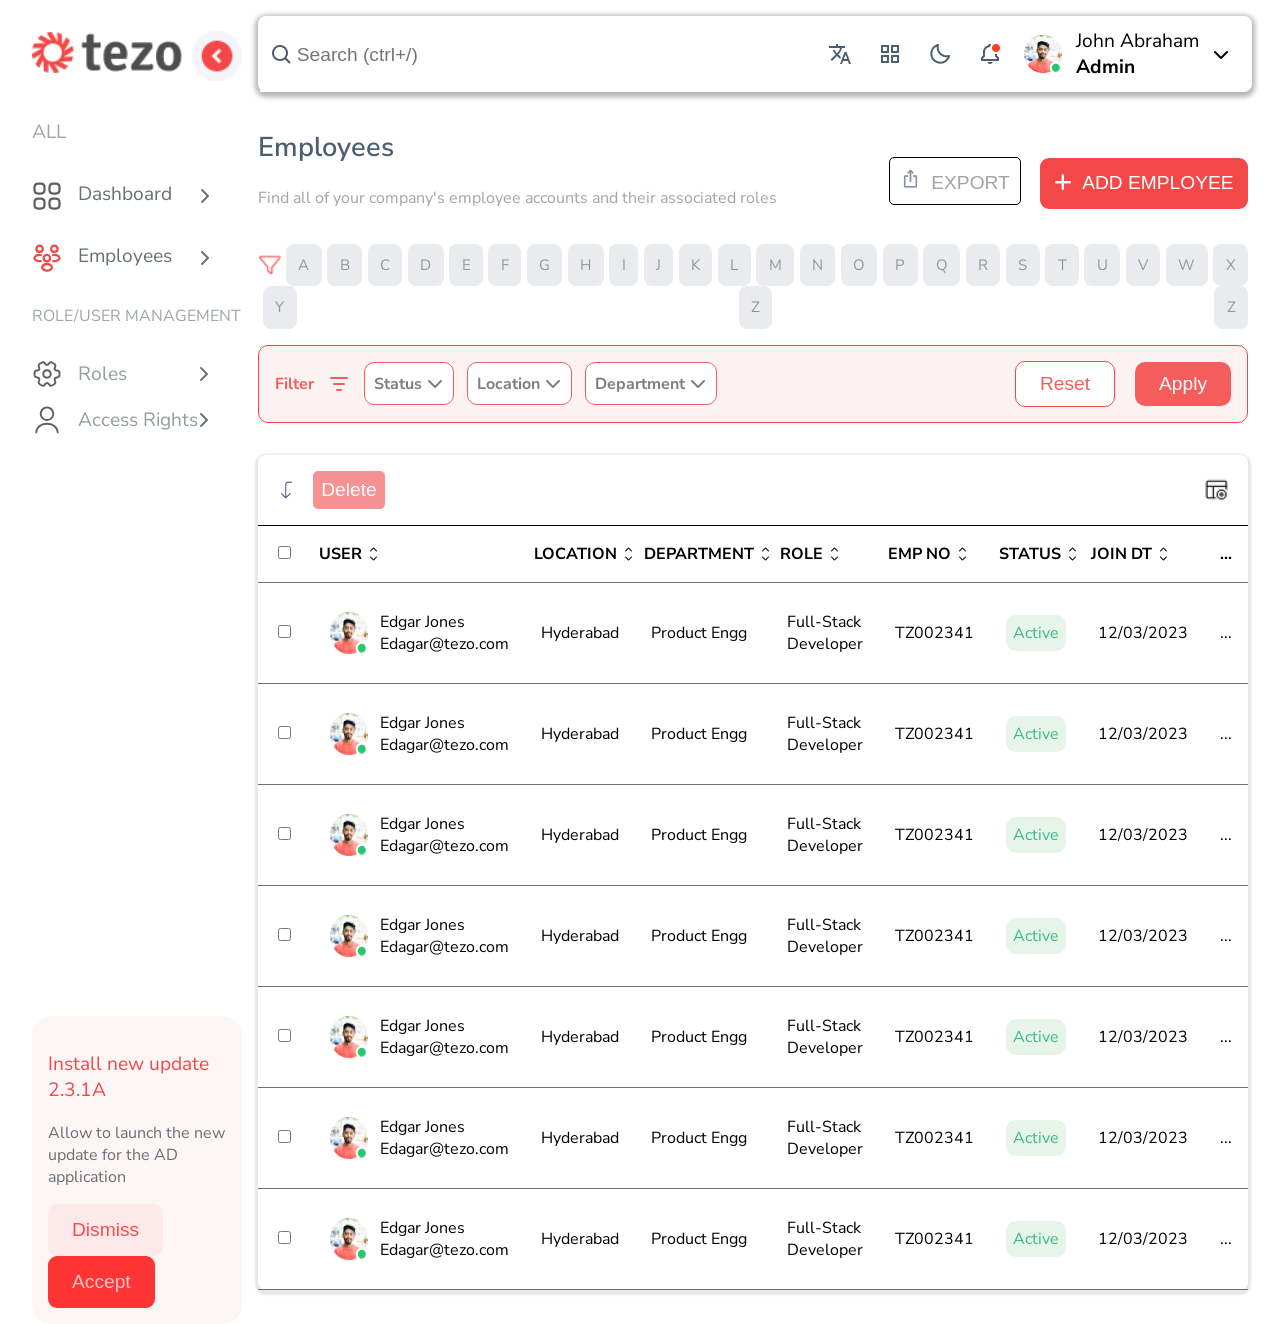
==== commit 1b75fc34: "--homepage completed" ====
--- a/index.html
+++ b/index.html
@@ -13,112 +13,69 @@
   </head>
   <body>
     <div class="container">
+
+      <!-- Sidebar Section Starts -->
       <aside class="sidebar">
+        <!-- icon section starts -->
         <div class="sidebar-icon">
-          <img
-            class="nav-img"
-            src="./images/slidebar.png"
-            alt="slidebar image"
-            onclick="openNav()"
-          />
+          <img class="nav-img" src="./images/slidebar.png" alt="slidebar image"/>
         </div>
         <div class="logo">
           <img src="./images/logo.png" alt="Logo image" />
         </div>
+        <!-- icon section ends -->
+
+        <!-- nav-content starts -->
         <div class="nav-content">
-          <section class="items">
-            <p>ALL</p>
-            <div class="dashboard-dropdown">
-              <div class="dashboard">
-                <div>
-                  <img src="./images/lock.png" alt="dashboard image" />
-                  <p>Dashboard</p>
+          
+          <div>
+            <!-- dashboard items section starts -->
+            <section class="dashboard-items">
+              <p>ALL</p>
+              <div class="dashboard-dropdown">
+                <div class="dashboard">
+                  <div>
+                    <img src="./images/dashboard.svg" alt="dashboard image" />
+                    <p>Dashboard</p>
+                  </div>
                 </div>
               </div>
-              <!-- <ul id="dashboard-items">
-                            <li>Profile</li>
-                            <li>Help</li>
-                        </ul> -->
-            </div>
-            <div class="roles-dropdown">
-              <div class="roles">
-                <div>
-                  <img src="./images/lock.png" alt="roles image" />
-                  <p>Roles</p>
-                </div>
-              </div>
-              <!-- <ul id="roles-items">
-                            <li>Full-Stack-Developer</li>
-                            <li>QA Analyst</li>
-                        </ul> -->
-            </div>
-
-            <div class="employee-dropdown">
-              <input type="checkbox" id="click" />
-              <label for="click" class="tmp">
-                <div class="employees">
-                  <div>
-                    <img src="./images/employee.png" alt="employees image" />
-                    <p>Employees</p>
-                  </div>
-                </div>
-              </label>
-              <ul class="items">
-                <li>All</li>
-                <li>Active</li>
-                <li>In Active</li>
-              </ul>
-            </div>
-          </section>
-
-          <section class="departments">
-            <p>Departments</p>
-            <ul>
-              <li>
-                <p>IT</p>
-                <div class="count">
-                  <p>3</p>
-                </div>
-              </li>
-              <li>
-                <p>UI/UX</p>
-                <div class="count">
-                  <p>3</p>
-                </div>
-              </li>
-              <li>
-                <p>PE</p>
-                <div class="count">
-                  <p>2</p>
-                </div>
-              </li>
-              <li>
-                <p>Human Resources</p>
-                <div class="count">
-                  <p>24</p>
-                </div>
-              </li>
-              <li>
-                <p>Sales</p>
-                <div class="count">
-                  <p>12</p>
-                </div>
-              </li>
-            </ul>
-          </section>
-
-          <section class="user-management">
-            <p>ROLE/USER MANAGEMENT</p>
-            <div class="user-roles">
-              <img src="./images/lock.png" alt="roles image" />
-              <p>Roles</p>
-            </div>
-            <div class="assign-roles">
-              <img src="./images/lock.png" alt="user roles image" />
-              <p>Assign User Roles</p>
-            </div>
-          </section>
-
+
+              <div class="employee-dropdown">
+                <input type="checkbox" id="click" />
+                <label for="click" class="tmp">
+                  <div class="employees">
+                    <div>
+                      <img src="./images/employees.svg" alt="employees image" />
+                      <p>Employees</p>
+                    </div>
+                  </div>
+                </label>
+                <ul class="items">
+                  <li>All</li>
+                  <li>Active</li>
+                  <li>In Active</li>
+                </ul>
+              </div>
+            </section>
+            <!-- dashboard items section ends  -->
+
+            <!-- user-management section starts -->
+            <section class="user-management">
+              <p>ROLE/USER MANAGEMENT</p>
+              <div class="user-roles">
+                <img src="./images/roles.svg" alt="roles image" />
+                <p>Roles</p>
+              </div>
+              <div class="assign-roles">
+                <img src="./images/access-rights.svg" alt="user roles image" />
+                <p>Access Rights</p>
+              </div>
+            </section>
+            <!-- user-management section ends-->
+          </div>
+
+          <!-- Update section starts -->
           <section class="update">
             <p>Install new update 2.3.1A</p>
             <p class="description">
@@ -129,10 +86,15 @@
               <button class="">Accept</button>
             </div>
           </section>
+          <!-- Update section ends -->
         </div>
+        <!-- nav-content ends -->
       </aside>
-
+      <!-- Sidebar section ends -->
+      
+      <!-- Main section starts -->
       <main>
+        <!-- header Section starts -->
         <header>
           <div class="search-bar">
             <input type="text" placeholder="Search (ctrl+/)" />
@@ -149,7 +111,11 @@
             </div>
           </div>
         </header>
+        <!-- header Section ends -->
+
+        <!-- Main content section starts -->
         <div class="main-content">
+          <!-- Add employee section starts -->
           <section class="add-employee">
             <div class="text">
               <h2>Employees</h2>
@@ -160,11 +126,14 @@
             </div>
             <div class="btn">
               <button class="export">EXPORT</button>
-              <button class="add">ADD-EMPLOYEE</button>
+              <button class="add">ADD EMPLOYEE</button>
             </div>
           </section>
-
-          <section class="filter">
+          <!-- Add employee section ends -->
+
+          <!-- options section starts -->
+          <section class="options">
+            <img src="./images/filter.png" alt="filter icon">
             <span>A</span>
             <span>B</span>
             <span>C</span>
@@ -193,8 +162,33 @@
             <span>Z</span>
             <span>Z</span>
           </section>
-
-          <section class="table">
+          <!-- options section ends -->
+          
+          <!-- filter section starts -->
+          <section class="filter">
+            <div class="filter-options">
+              <p>Filter</p>
+              <img src="./images/sort-descending.png" alt="sorting icon">
+              <div >
+                <p>Status</p>
+              </div>
+              <div >
+                <p>Location</p>
+              </div>
+              <div >
+                <p>Department</p>
+              </div>
+            </div>
+
+            <div class="btn">
+              <button class="reset">Reset</button>
+              <button class="apply">Apply</button>
+            </div>
+          </section>
+          <!-- filter section ends -->
+          
+          <!-- user-data section starts -->
+          <section class="user-data">
             <div class="delete">
               <div class="btn">
                 <img src="./images/arrow-left-down.png" alt="arrow-left-down" />
@@ -264,165 +258,143 @@
                 <td>Product Engg</td>
                 <td>Full-Stack Developer</td>
                 <td>TZ002341</td>
-                <td>Active</td>
-                <td>12/03/2023</td>
-                <td>...</td>
-              </tr>
-              <tr>
-                <td><input type="checkbox" /></td>
-                <td>
-                  <div class="user">
-                    <img src="./images/admin.png" alt="user" />
-                    <div class="user-details">
-                      <p class="name">Edgar Jones</p>
-                      <p class="mail">Edagar@tezo.com</p>
-                    </div>
-                  </div>
-                </td>
-                <td>Hyderabad</td>
-                <td>Product Engg</td>
-                <td>Full-Stack Developer</td>
-                <td>TZ002341</td>
-                <td>Active</td>
-                <td>12/03/2023</td>
-                <td>...</td>
-              </tr>
-              <tr>
-                <td><input type="checkbox" /></td>
-                <td>
-                  <div class="user">
-                    <img src="./images/admin.png" alt="user" />
-                    <div class="user-details">
-                      <p class="name">Edgar Jones</p>
-                      <p class="mail">Edagar@tezo.com</p>
-                    </div>
-                  </div>
-                </td>
-                <td>Hyderabad</td>
-                <td>Product Engg</td>
-                <td>Full-Stack Developer</td>
-                <td>TZ002341</td>
-                <td>Active</td>
-                <td>12/03/2023</td>
-                <td>...</td>
-              </tr>
-              <tr>
-                <td><input type="checkbox" /></td>
-                <td>
-                  <div class="user">
-                    <img src="./images/admin.png" alt="user" />
-                    <div class="user-details">
-                      <p class="name">Edgar Jones</p>
-                      <p class="mail">Edagar@tezo.com</p>
-                    </div>
-                  </div>
-                </td>
-                <td>Hyderabad</td>
-                <td>Product Engg</td>
-                <td>Full-Stack Developer</td>
-                <td>TZ002341</td>
-                <td>Active</td>
-                <td>12/03/2023</td>
-                <td>...</td>
-              </tr>
-              <tr>
-                <td><input type="checkbox" /></td>
-                <td>
-                  <div class="user">
-                    <img src="./images/admin.png" alt="user" />
-                    <div class="user-details">
-                      <p class="name">Edgar Jones</p>
-                      <p class="mail">Edagar@tezo.com</p>
-                    </div>
-                  </div>
-                </td>
-                <td>Hyderabad</td>
-                <td>Product Engg</td>
-                <td>Full-Stack Developer</td>
-                <td>TZ002341</td>
-                <td>Active</td>
-                <td>12/03/2023</td>
-                <td>...</td>
-              </tr>
-              <tr>
-                <td><input type="checkbox" /></td>
-                <td>
-                  <div class="user">
-                    <img src="./images/admin.png" alt="user" />
-                    <div class="user-details">
-                      <p class="name">Edgar Jones</p>
-                      <p class="mail">Edagar@tezo.com</p>
-                    </div>
-                  </div>
-                </td>
-                <td>Hyderabad</td>
-                <td>Product Engg</td>
-                <td>Full-Stack Developer</td>
-                <td>TZ002341</td>
-                <td>Active</td>
-                <td>12/03/2023</td>
-                <td>...</td>
-              </tr>
-              <tr>
-                <td><input type="checkbox" /></td>
-                <td>
-                  <div class="user">
-                    <img src="./images/admin.png" alt="user" />
-                    <div class="user-details">
-                      <p class="name">Edgar Jones</p>
-                      <p class="mail">Edagar@tezo.com</p>
-                    </div>
-                  </div>
-                </td>
-                <td>Hyderabad</td>
-                <td>Product Engg</td>
-                <td>Full-Stack Developer</td>
-                <td>TZ002341</td>
-                <td>Active</td>
-                <td>12/03/2023</td>
-                <td>...</td>
-              </tr>
-              <tr>
-                <td><input type="checkbox" /></td>
-                <td>
-                  <div class="user">
-                    <img src="./images/admin.png" alt="user" />
-                    <div class="user-details">
-                      <p class="name">Edgar Jones</p>
-                      <p class="mail">Edagar@tezo.com</p>
-                    </div>
-                  </div>
-                </td>
-                <td>Hyderabad</td>
-                <td>Product Engg</td>
-                <td>Full-Stack Developer</td>
-                <td>TZ002341</td>
-                <td>Active</td>
-                <td>12/03/2023</td>
-                <td>...</td>
-              </tr>
-              <tr>
-                <td><input type="checkbox" /></td>
-                <td>
-                  <div class="user">
-                    <img src="./images/admin.png" alt="user" />
-                    <div class="user-details">
-                      <p class="name">Edgar Jones</p>
-                      <p class="mail">Edagar@tezo.com</p>
-                    </div>
-                  </div>
-                </td>
-                <td>Hyderabad</td>
-                <td>Product Engg</td>
-                <td>Full-Stack Developer</td>
-                <td>TZ002341</td>
-                <td>Active</td>
+                <td class="apperance">
+                  <p>Active</p>
+                </td>
+                <td>12/03/2023</td>
+                <td>...</td>
+              </tr>
+              <tr>
+                <td><input type="checkbox" /></td>
+                <td>
+                  <div class="user">
+                    <img src="./images/admin.png" alt="user" />
+                    <div class="user-details">
+                      <p class="name">Edgar Jones</p>
+                      <p class="mail">Edagar@tezo.com</p>
+                    </div>
+                  </div>
+                </td>
+                <td>Hyderabad</td>
+                <td>Product Engg</td>
+                <td>Full-Stack Developer</td>
+                <td>TZ002341</td>
+                <td class="apperance">
+                  <p>Active</p>
+                </td>
+                <td>12/03/2023</td>
+                <td>...</td>
+              </tr>
+              <tr>
+                <td><input type="checkbox" /></td>
+                <td>
+                  <div class="user">
+                    <img src="./images/admin.png" alt="user" />
+                    <div class="user-details">
+                      <p class="name">Edgar Jones</p>
+                      <p class="mail">Edagar@tezo.com</p>
+                    </div>
+                  </div>
+                </td>
+                <td>Hyderabad</td>
+                <td>Product Engg</td>
+                <td>Full-Stack Developer</td>
+                <td>TZ002341</td>
+                <td class="apperance">
+                  <p>Active</p>
+                </td>
+                <td>12/03/2023</td>
+                <td>...</td>
+              </tr>
+              <tr>
+                <td><input type="checkbox" /></td>
+                <td>
+                  <div class="user">
+                    <img src="./images/admin.png" alt="user" />
+                    <div class="user-details">
+                      <p class="name">Edgar Jones</p>
+                      <p class="mail">Edagar@tezo.com</p>
+                    </div>
+                  </div>
+                </td>
+                <td>Hyderabad</td>
+                <td>Product Engg</td>
+                <td>Full-Stack Developer</td>
+                <td>TZ002341</td>
+                <td class="apperance">
+                  <p>Active</p>
+                </td>
+                <td>12/03/2023</td>
+                <td>...</td>
+              </tr>
+              <tr>
+                <td><input type="checkbox" /></td>
+                <td>
+                  <div class="user">
+                    <img src="./images/admin.png" alt="user" />
+                    <div class="user-details">
+                      <p class="name">Edgar Jones</p>
+                      <p class="mail">Edagar@tezo.com</p>
+                    </div>
+                  </div>
+                </td>
+                <td>Hyderabad</td>
+                <td>Product Engg</td>
+                <td>Full-Stack Developer</td>
+                <td>TZ002341</td>
+                <td class="apperance">
+                  <p>Active</p>
+                </td>
+                <td>12/03/2023</td>
+                <td>...</td>
+              </tr>
+              <tr>
+                <td><input type="checkbox" /></td>
+                <td>
+                  <div class="user">
+                    <img src="./images/admin.png" alt="user" />
+                    <div class="user-details">
+                      <p class="name">Edgar Jones</p>
+                      <p class="mail">Edagar@tezo.com</p>
+                    </div>
+                  </div>
+                </td>
+                <td>Hyderabad</td>
+                <td>Product Engg</td>
+                <td>Full-Stack Developer</td>
+                <td>TZ002341</td>
+                <td class="apperance">
+                  <p>Active</p>
+                </td>
+                <td>12/03/2023</td>
+                <td>...</td>
+              </tr>
+              <tr>
+                <td><input type="checkbox" /></td>
+                <td>
+                  <div class="user">
+                    <img src="./images/admin.png" alt="user" />
+                    <div class="user-details">
+                      <p class="name">Edgar Jones</p>
+                      <p class="mail">Edagar@tezo.com</p>
+                    </div>
+                  </div>
+                </td>
+                <td>Hyderabad</td>
+                <td>Product Engg</td>
+                <td>Full-Stack Developer</td>
+                <td>TZ002341</td>
+                <td class="apperance">
+                  <p>Active</p>
+                </td>
                 <td>12/03/2023</td>
                 <td>...</td>
               </tr>
             </table>
           </section>
+          <!-- user-data section ends -->
         </div>
+        <!-- Main content section ends -->
       </main>
     </div>
   </body>
--- a/index.css
+++ b/index.css
@@ -6,7 +6,7 @@
   box-sizing: border-box;
 }
 .container {
-  padding: 2rem;
+  padding: 1rem 2rem;
   display: flex;
   gap: 1rem;
 }
@@ -27,6 +27,7 @@
     }
   }
   .logo {
+    margin-top: 1rem;
     width: 150px;
     height: auto;
     img {
@@ -37,7 +38,7 @@
   .nav-content {
     width: 100%;
     margin-top: 2.5rem;
-    .items {
+    .dashboard-items {
       & > p:first-child {
         color: #a1a5a8;
         font-size: 1.2rem;
@@ -47,13 +48,13 @@
         position: relative;
       }
       .dashboard,
-      .roles,
       .employees {
         position: relative;
         display: flex;
         justify-content: space-between;
         align-items: center;
-        padding: 1rem;
+        /* padding: 1rem; */
+        padding: 1rem 1rem 1rem 0rem; 
         cursor: pointer;
         width: 85%;
         /* background-color: #FDE1E1; */
@@ -86,7 +87,7 @@
       .items {
         display: none;
         margin: 0;
-        padding-left: 1.2rem;
+        padding-left: .5rem;
         list-style: none;
         li {
           font-size: 1.2rem;
@@ -135,7 +136,7 @@
         &::after {
           content: " ";
           position: absolute;
-          right: -5px;
+          right: 0px;
           top: 0;
           height: 60px;
           width: 6px;
@@ -145,69 +146,24 @@
       }
     }
 
-    .departments {
-      margin-top: 2rem;
-      & > p:first-child {
-        color: #a1a5a8;
-        font-size: 1.2rem;
-      }
-      ul {
-        list-style: none;
-        margin-top: 1rem;
-        padding-left: 1rem;
-        li {
-          display: flex;
-          align-items: center;
-          justify-content: space-between;
-          margin-top: 1rem;
-          position: relative;
-          & > p:first-child {
-            margin: 0;
-            padding-left: 2.5rem;
-            color: rgb(149, 154, 158);
-            font-size: 1.2rem;
-          }
-          .count {
-            text-align: center;
-            background-color: #feeeee;
-            border-radius: 50%;
-            height: 40px;
-            min-width: 40px;
-            p {
-              font-size: 1.2rem;
-              margin: 0;
-              width: 100%;
-              height: 100%;
-              color: #f44848;
-            }
-          }
-        }
-        li::before {
-          position: absolute;
-          left: 2px;
-          top: 13px;
-          font-family: "FontAwesome";
-          content: "\f111";
-          font-size: 0.7rem;
-          color: rgba(106, 111, 116, 0.5);
-        }
-      }
-    }
-
     .user-management {
       margin-top: 1rem;
-      position: relative;
       & > p:first-child {
         margin: 0;
         color: #a1a5a8;
         font-size: 1rem;
       }
+      .user-roles{
+        margin-top: 1rem;
+      }
       .user-roles,
       .assign-roles {
+        width: 85%;
+        position: relative;
         display: flex;
         justify-content: flex-start;
         align-items: center;
-        padding: 1rem 0rem 0rem 1rem;
+        padding: 1rem 0rem 0rem 0rem;
         gap: 1rem;
         cursor: pointer;
         img {
@@ -215,6 +171,7 @@
           height: 30px;
         }
         p {
+          margin: 0;
           font-size: 1.2rem;
           color: #959b9f;
         }
@@ -222,15 +179,17 @@
           font-family: "FontAwesome";
           content: "\f078";
           position: absolute;
-          right: 10px;
-          font-size: 1.3rem;
+          right: 0px;
           color: #6a6f74;
           font-weight: 900;
+          rotate: 270deg;
         }
       }
     }
 
     .update {
+      position: relative;
+      top:565px;
       background-color: rgba(253, 233, 233, 0.456);
       padding: 1rem;
       margin: 1rem 0rem 0rem;
@@ -285,7 +244,7 @@
     height: 100%;
     input {
       background-image: url(./images/search.png);
-      background-position: 10px 20px;
+      background-position: 10px 25px;
       background-repeat: no-repeat;
       padding-left: 2.3rem;
       font-size: 1.2rem;
@@ -307,6 +266,9 @@
         margin: 0;
         min-width: 127px;
       }
+      .role{
+        font-weight: bold;
+      }
     }
     & > * {
       cursor: pointer;
@@ -319,6 +281,7 @@
 }
 
 .main-content {
+  margin-top: 1rem;
   .add-employee {
     display: flex;
     align-items: flex-end;
@@ -363,21 +326,86 @@
       padding-right: 10px;
     }
   }
-  .filter {
+  .options {
+    display: flex;
+    align-items: center;
     margin-top: 2.2rem;
+    flex-wrap: wrap;
+    justify-content: space-between;
+    img{
+      height: 20px;
+    }
     span {
       background-color: #eaebee;
-      padding: 0.7rem 0.71rem;
-      margin-left: 3px;
+      padding: 0.7rem 0.77rem;
+      margin-left: 5px;
       border-radius: 8px;
       font-size: 15px;
       color: #91979b;
     }
-    &::before {
+    /* &::before {
       content: url(./images/filter.png);
-    }
-  }
-  .table {
+    } */
+  }
+
+  .filter{
+    margin-top: 1rem;
+    display: flex;
+    justify-content: space-between;
+    align-items: center;
+    padding: .7rem 1rem;
+    border:1px solid #F44848;
+    background-color: #FDF2F2;
+    border-radius: 10px;
+    .filter-options{
+      display: flex;
+      align-items: center;
+      gap: .8rem;
+      p{
+        font-size: 1rem;
+        color: #F55D5D;
+        font-weight: 700;
+      }
+      div{
+        border: 1px solid #F55D5D;
+        padding: .6rem;
+        text-align: center;
+        border-radius: 10px;
+        background-color: #fff;
+        p{
+          font-size: 1rem;
+          margin: 0;
+          color: #7c7f81;
+        }
+        p::after{
+          font-family: 'FontAwesome';
+          content: '\f078';
+          margin-left: 5px;
+        }
+      }
+    }
+    .btn{
+      button{
+        padding: .7rem 1.5rem;
+        border-radius: 10px;
+        border: none;
+        margin-left: 1rem;
+      }
+      .reset{
+        background-color: #fff;
+        color: #F55D5D;
+        font-size: 1.2rem;
+        border:1px solid #F44848;
+      }
+      .apply{
+        background-color: #F55D5D;
+        color: #fff;
+        font-size: 1.2rem;
+      }
+    }
+  }
+
+  .user-data {
     margin-top: 2rem;
     box-shadow: 0px 2px 2px 3px rgba(174, 174, 174, 0.299);
     border-radius: 8px;
@@ -453,6 +481,12 @@
           }
         }
       }
-    }
-  }
-}
+      .apperance p{
+        background-color:#E7F4E8;
+        padding: 7px;
+        border-radius: 10px;
+        color: #39bb8b;
+      }
+    }
+  }
+}
